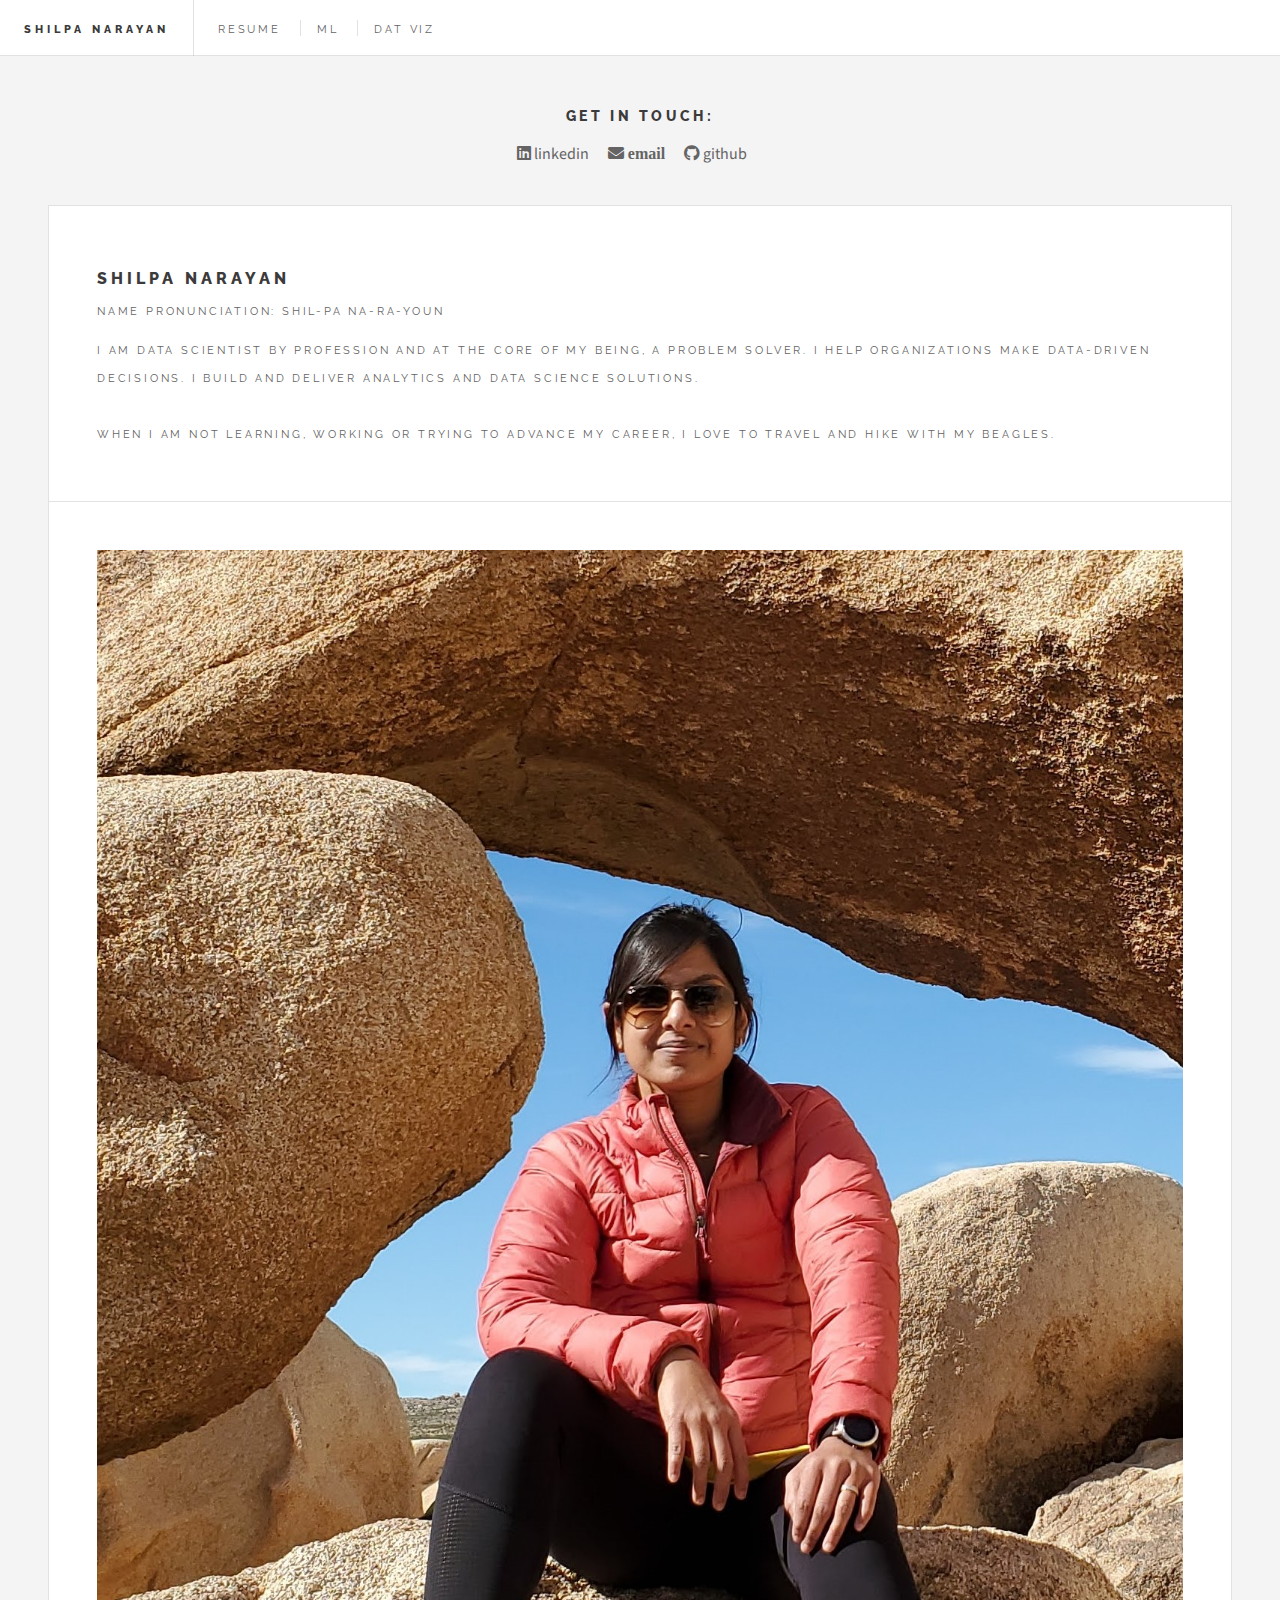
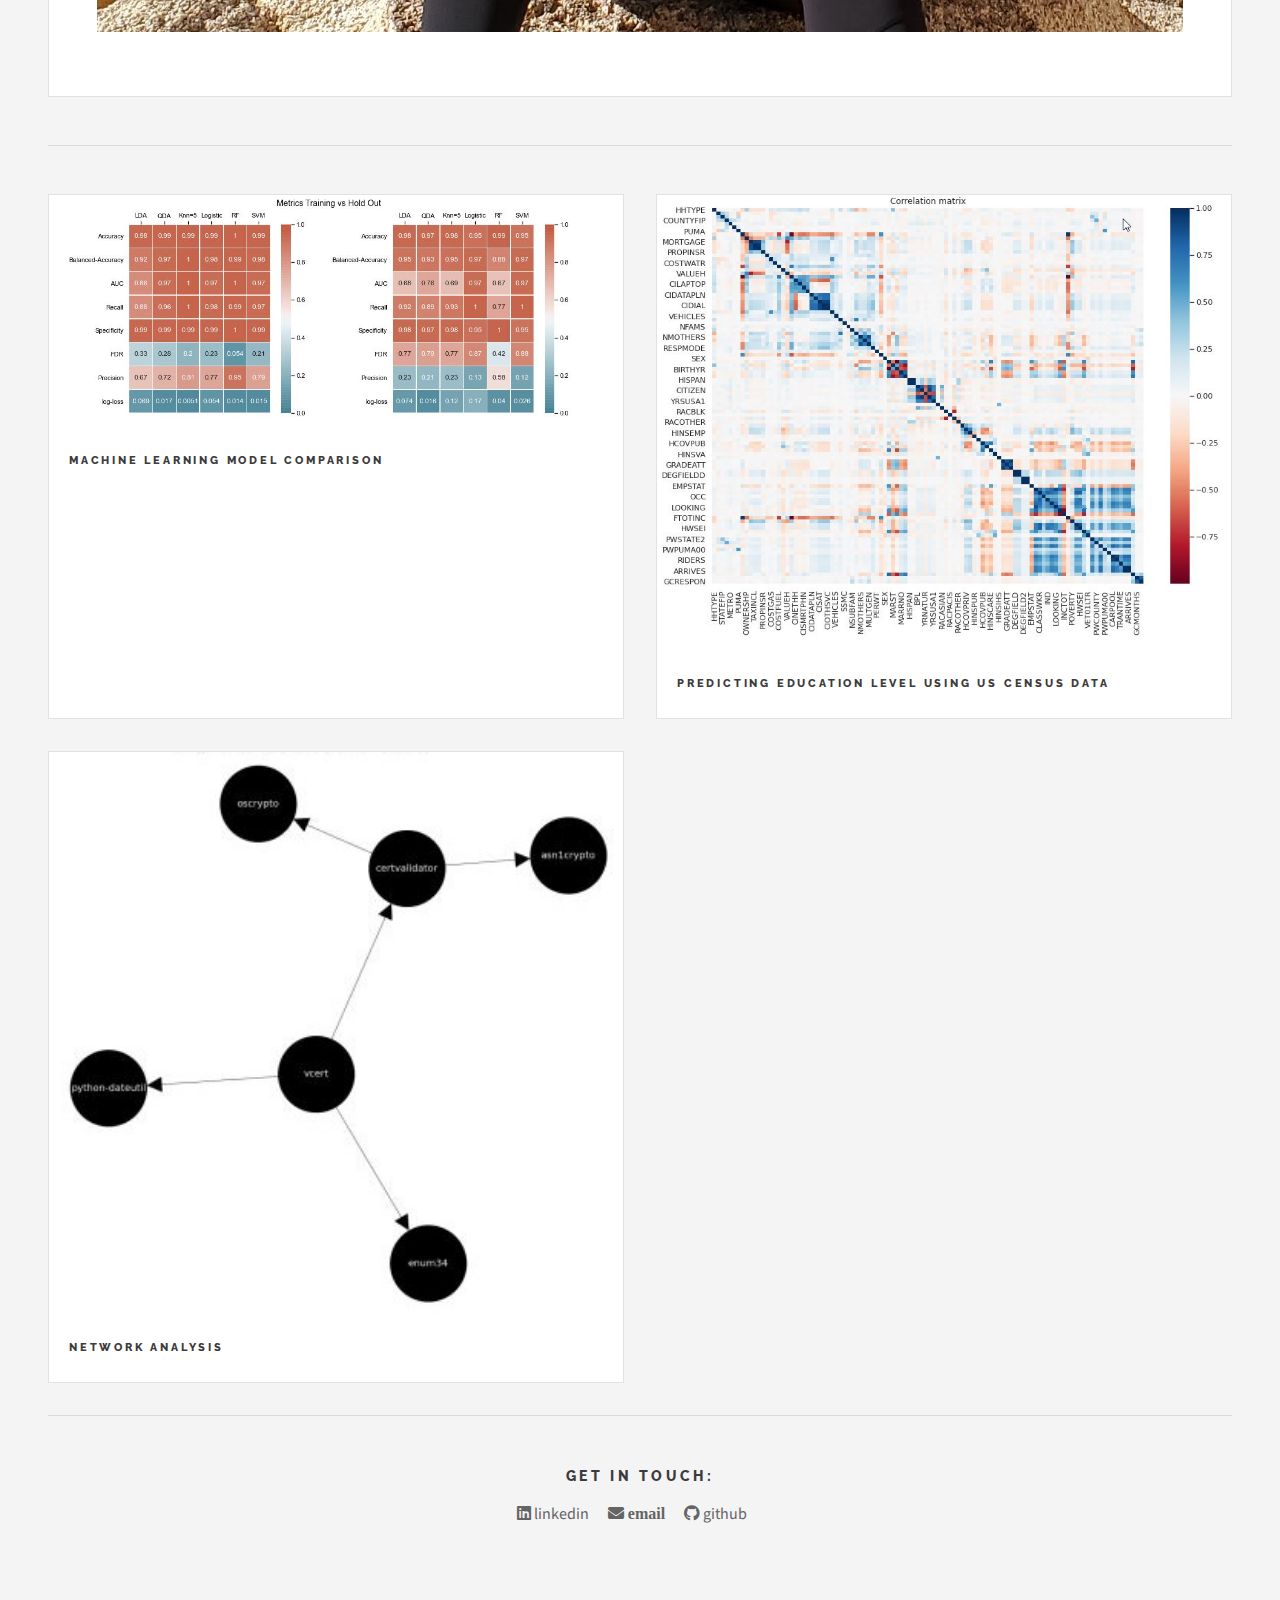
==== index.html @ cce73d65 "Add files via upload" ====
<!DOCTYPE HTML>
<!--
	Future Imperfect by HTML5 UP
	html5up.net | @ajlkn
	Free for personal and commercial use under the CCA 3.0 license (html5up.net/license)
-->
<html>
	<head>
		<title>Shilpa Narayan</title>
		<meta charset="utf-8" />
		<meta name="viewport" content="width=device-width, initial-scale=1, user-scalable=no" />
		<link rel="stylesheet" href="assets/css/main.css" />
	</head>
	<body class="is-preload">

		<!-- Wrapper -->
			<div id="wrapper">

				<!-- Header -->
					<header id="header">
						<h1><a href="#">Shilpa Narayan</a></h1>
						<nav class="links">
							<ul>
								<li><a href="resume.html">Resume</a></li>
								<li><a href="ml.html">ML</a></li>
								<li><a href="data_viz.html">Dat Viz</a></li>
								
							</ul>
						</nav>
						<!--
						<nav class="main">
							<ul>
								<li class="search">
									<a class="fa-search" href="#search">Search</a>
									<form id="search" method="get" action="#">
										<input type="text" name="query" placeholder="Search" />
									</form>
								</li>
								<li class="menu">
									<a class="fa-bars" href="#menu">Menu</a>
								</li>
							</ul>
						</nav>
						-->
					</header>

				<!-- Menu -->
					<section id="menu">

						<!-- Search -->
							<section>
								<form class="search" method="get" action="#">
									<input type="text" name="query" placeholder="Search" />
								</form>
							</section>

						<!-- Links -->
							<section>
								<ul class="links">
									<li>
										<a href="#">
											<h3>Lorem ipsum</h3>
											<p>Feugiat tempus veroeros dolor</p>
										</a>
									</li>
									<li>
										<a href="#">
											<h3>Dolor sit amet</h3>
											<p>Sed vitae justo condimentum</p>
										</a>
									</li>
									<li>
										<a href="#">
											<h3>Feugiat veroeros</h3>
											<p>Phasellus sed ultricies mi congue</p>
										</a>
									</li>
									<li>
										<a href="#">
											<h3>Etiam sed consequat</h3>
											<p>Porta lectus amet ultricies</p>
										</a>
									</li>
								</ul>
							</section>

						<!-- Actions -->
							<section>
								<ul class="actions stacked">
									<li><a href="#" class="button large fit">Log In</a></li>
								</ul>
							</section>

					</section>

				<!-- Main -->
					<div id="main">

						<!-- Post -->
							<article class="post">
								<header>
									<div class="title">
										<h1>Shilpa Narayan</h1>
										<p>name pronunciation: shil-pa na-ra-youn</p>
										<p>I am data scientist by profession and at the core of my being, a problem solver. I help organizations make data-driven decisions.
											I build AND deliver ANALYTICS AND DATA SCIENCE solutions. 
											
											<br><br>WHEN I am not learning, working OR TRYING TO ADVANCE my CAREER, I LOVE TO TRAVEL AND HIKE WITH my BEAGLES.</p>
									</div>
									
								</header>
								<p class="image featured"><img src="images/4.jpg" alt="" /></p>
								
								
							</article>

						
						<!-- Pagination -->
							

					</div>

				<!-- Sidebar -->
					<section id="sidebar">

						<!-- Intro -->
							<section id="intro">
								<header>
									<h3>Get in touch:</h3>
									<p>
										<ul class="icons">
											<li class="icon brands fa-linkedin">
												<a href="https://linkedin.com/in/narayanshilpa" target="_blank" >linkedin</a>
											</li>
											<li class="fa fa-envelope">
												<a href="mailto:shilpamn@gmail.com" target="_blank" >email</a>
											</li>
											<li class="icon brands fa-github">
												<a href="https://github.com/narashil/narashil.github.io" target="_blank">github</a>
											</li>
											
									</p>
								</header>
							</section>

						<!-- Mini Posts -->
							<section>
								<div class="mini-posts">

									<!-- Mini Post -->
										<article class="mini-post">
											<header>
												<h3><a href="https://narashil.github.io/ml_alg_comparison.html" target="_blank">Machine Learning Model Comparison</a></h3>
												
												<a href="https://narashil.github.io/ml_alg_comparison.html">
													</a>
											</header>
											<a href="https://narashil.github.io/ml_alg_comparison.html" target="_blank" class="image">
												<img src="images/ml_alg_comparison.jpg" alt="" /></a>
										</article>

									<!-- Mini Post -->
										<article class="mini-post">
											<header>
												<h3>
													<a href="https://narashil.github.io/Predicting%20Educ%20Level%20Using%20Census%20Data_Code.html"  target="_blank">
														Predicting Education Level Using US Census Data</a>
												</h3>
												
												<a href="https://narashil.github.io/Predicting%20Educ%20Level%20Using%20Census%20Data_Code.html" class="author" target="_blank"></a>
											</header>
											<a href="https://narashil.github.io/Predicting%20Educ%20Level%20Using%20Census%20Data_Code.html" class="image" target="_blank"><img src="images/educ.jpg" target="_blank" /></a>
										</article>

									<!-- Mini Post -->
										<article class="mini-post">
											<header>
												<h3>
													<a href="https://drive.google.com/file/d/1Lv6UiBIuyJBrWyNjmHzuynsWkBKosBuC/view?usp=sharing" target="_blank">
														Network Analysis
													</a>
												</h3>
												
												
											</header>
											<a href="https://drive.google.com/file/d/1Lv6UiBIuyJBrWyNjmHzuynsWkBKosBuC/view?usp=sharing" target="_blank" class="image"><img src="images/na.jpg" alt="" /></a>
										</article>

								
						
					</section>
					<section id="intro">
						<header>
							<h3>Get in touch:</h3>
							<p>
								<ul class="icons">
									<li class="icon brands fa-linkedin">
										<a href="#www.linkedin.com/in/narayanshilpa" alt="" >linkedin</a>
									</li>
									<li class="fa fa-envelope">
										<a href="#mailto:shilpamn@gmail.com" alt="" >email</a>
									</li>
									<li class="icon brands fa-github">
										<a href="#https://github.com/narashil/narashil.github.io" alt="" >github</a>
									</li>
									
							</p>
						</header>
					</section>
			</div>

		<!-- Scripts -->
			<script src="assets/js/jquery.min.js"></script>
			<script src="assets/js/browser.min.js"></script>
			<script src="assets/js/breakpoints.min.js"></script>
			<script src="assets/js/util.js"></script>
			<script src="assets/js/main.js"></script>

	</body>
</html>
---- assets/css/main.css ----
@import url(fontawesome-all.min.css);
@import url("https://fonts.googleapis.com/css?family=Source+Sans+Pro:400,700|Raleway:400,800,900");

/*
	Future Imperfect by HTML5 UP
	html5up.net | @ajlkn
	Free for personal and commercial use under the CCA 3.0 license (html5up.net/license)
*/

html, body, div, span, applet, object,
iframe, h1, h2, h3, h4, h5, h6, p, blockquote,
pre, a, abbr, acronym, address, big, cite,
code, del, dfn, em, img, ins, kbd, q, s, samp,
small, strike, strong, sub, sup, tt, var, b,
u, i, center, dl, dt, dd, ol, ul, li, fieldset,
form, label, legend, table, caption, tbody,
tfoot, thead, tr, th, td, article, aside,
canvas, details, embed, figure, figcaption,
footer, header, hgroup, menu, nav, output, ruby,
section, summary, time, mark, audio, video {
	margin: 0;
	padding: 0;
	border: 0;
	font-size: 100%;
	font: inherit;
	vertical-align: baseline;}

article, aside, details, figcaption, figure,
footer, header, hgroup, menu, nav, section {
	display: block;}

body {
	line-height: 1;
}

ol, ul {
	list-style: none;
}

blockquote, q {
	quotes: none;
}

	blockquote:before, blockquote:after, q:before, q:after {
		content: '';
		content: none;
	}

table {
	border-collapse: collapse;
	border-spacing: 0;
}

body {
	-webkit-text-size-adjust: none;
}

mark {
	background-color: transparent;
	color: inherit;
}

input::-moz-focus-inner {
	border: 0;
	padding: 0;
}

input, select, textarea {
	-moz-appearance: none;
	-webkit-appearance: none;
	-ms-appearance: none;
	appearance: none;
}

/* Basic */

	@-ms-viewport {
		width: device-width;
	}

	body {
		-ms-overflow-style: scrollbar;
	}

	@media screen and (max-width: 480px) {

		html, body {
			min-width: 320px;
		}

	}

	html {
		box-sizing: border-box;
	}

	*, *:before, *:after {
		box-sizing: inherit;
	}

	body {
		background: #f4f4f4;
	}

		body.is-preload *, body.is-preload *:before, body.is-preload *:after {
			-moz-animation: none !important;
			-webkit-animation: none !important;
			-ms-animation: none !important;
			animation: none !important;
			-moz-transition: none !important;
			-webkit-transition: none !important;
			-ms-transition: none !important;
			transition: none !important;
		}

/* Type */

	body, input, select, textarea {
		color: #646464;
		font-family: "Source Sans Pro", Helvetica, sans-serif;
		font-size: 14pt;
		font-weight: 400;
		line-height: 1.75;
	}

		@media screen and (max-width: 1680px) {

			body, input, select, textarea {
				font-size: 12pt;
			}

		}

		@media screen and (max-width: 1280px) {

			body, input, select, textarea {
				font-size: 12pt;
			}

		}

		@media screen and (max-width: 980px) {

			body, input, select, textarea {
				font-size: 12pt;
			}

		}

		@media screen and (max-width: 736px) {

			body, input, select, textarea {
				font-size: 12pt;
			}

		}

		@media screen and (max-width: 480px) {

			body, input, select, textarea {
				font-size: 12pt;
			}

		}

	a {
		-moz-transition: color 0.2s ease, border-bottom-color 0.2s ease;
		-webkit-transition: color 0.2s ease, border-bottom-color 0.2s ease;
		-ms-transition: color 0.2s ease, border-bottom-color 0.2s ease;
		transition: color 0.2s ease, border-bottom-color 0.2s ease;
		border-bottom: dotted 1px rgba(160, 160, 160, 0.65);
		color: inherit;
		text-decoration: none;
	}

		a:before {
			-moz-transition: color 0.2s ease;
			-webkit-transition: color 0.2s ease;
			-ms-transition: color 0.2s ease;
			transition: color 0.2s ease;
		}

		a:hover {
			border-bottom-color: transparent;
			color: #2ebaae !important;
		}

			a:hover:before {
				color: #2ebaae !important;
			}

	strong, b {
		color: #3c3b3b;
		font-weight: 700;
	}

	em, i {
		font-style: italic;
	}

	p {
		margin: 0 0 2em 0;
	}

	h1, h2, h3, h4, h5, h6 {
		color: #3c3b3b;
		font-family: "Raleway", Helvetica, sans-serif;
		font-weight: 800;
		letter-spacing: 0.25em;
		line-height: 1.65;
		margin: 0 0 1em 0;
		text-transform: uppercase;
	}

		h1 a, h2 a, h3 a, h4 a, h5 a, h6 a {
			color: inherit;
			border-bottom: 0;
		}

	h2 {
		font-size: 1.1em;
	}

	h3 {
		font-size: 0.9em;
	}

	h4 {
		font-size: 0.7em;
	}

	h5 {
		font-size: 0.7em;
	}

	h6 {
		font-size: 0.7em;
	}

	sub {
		font-size: 0.8em;
		position: relative;
		top: 0.5em;
	}

	sup {
		font-size: 0.8em;
		position: relative;
		top: -0.5em;
	}

	blockquote {
		border-left: solid 4px rgba(160, 160, 160, 0.3);
		font-style: italic;
		margin: 0 0 2em 0;
		padding: 0.5em 0 0.5em 2em;
	}

	code {
		background: rgba(160, 160, 160, 0.075);
		border: solid 1px rgba(160, 160, 160, 0.3);
		font-family: "Courier New", monospace;
		font-size: 0.9em;
		margin: 0 0.25em;
		padding: 0.25em 0.65em;
	}

	pre {
		-webkit-overflow-scrolling: touch;
		font-family: "Courier New", monospace;
		font-size: 0.9em;
		margin: 0 0 2em 0;
	}

		pre code {
			display: block;
			line-height: 1.75em;
			padding: 1em 1.5em;
			overflow-x: auto;
		}

	hr {
		border: 0;
		border-bottom: solid 1px rgba(160, 160, 160, 0.3);
		margin: 2em 0;
	}

		hr.major {
			margin: 3em 0;
		}

	.align-left {
		text-align: left;
	}

	.align-center {
		text-align: center;
	}

	.align-right {
		text-align: right;
	}

/* Row */

	.row {
		display: flex;
		flex-wrap: wrap;
		box-sizing: border-box;
		align-items: stretch;
	}

		.row > * {
			box-sizing: border-box;
		}

		.row.gtr-uniform > * > :last-child {
			margin-bottom: 0;
		}

		.row.aln-left {
			justify-content: flex-start;
		}

		.row.aln-center {
			justify-content: center;
		}

		.row.aln-right {
			justify-content: flex-end;
		}

		.row.aln-top {
			align-items: flex-start;
		}

		.row.aln-middle {
			align-items: center;
		}

		.row.aln-bottom {
			align-items: flex-end;
		}

		.row > .imp {
			order: -1;
		}

		.row > .col-1 {
			width: 8.33333%;
		}

		.row > .off-1 {
			margin-left: 8.33333%;
		}

		.row > .col-2 {
			width: 16.66667%;
		}

		.row > .off-2 {
			margin-left: 16.66667%;
		}

		.row > .col-3 {
			width: 25%;
		}

		.row > .off-3 {
			margin-left: 25%;
		}

		.row > .col-4 {
			width: 33.33333%;
		}

		.row > .off-4 {
			margin-left: 33.33333%;
		}

		.row > .col-5 {
			width: 41.66667%;
		}

		.row > .off-5 {
			margin-left: 41.66667%;
		}

		.row > .col-6 {
			width: 50%;
		}

		.row > .off-6 {
			margin-left: 50%;
		}

		.row > .col-7 {
			width: 58.33333%;
		}

		.row > .off-7 {
			margin-left: 58.33333%;
		}

		.row > .col-8 {
			width: 66.66667%;
		}

		.row > .off-8 {
			margin-left: 66.66667%;
		}

		.row > .col-9 {
			width: 75%;
		}

		.row > .off-9 {
			margin-left: 75%;
		}

		.row > .col-10 {
			width: 83.33333%;
		}

		.row > .off-10 {
			margin-left: 83.33333%;
		}

		.row > .col-11 {
			width: 91.66667%;
		}

		.row > .off-11 {
			margin-left: 91.66667%;
		}

		.row > .col-12 {
			width: 100%;
		}

		.row > .off-12 {
			margin-left: 100%;
		}

		.row.gtr-0 {
			margin-top: 0;
			margin-left: 0em;
		}

			.row.gtr-0 > * {
				padding: 0 0 0 0em;
			}

			.row.gtr-0.gtr-uniform {
				margin-top: 0em;
			}

				.row.gtr-0.gtr-uniform > * {
					padding-top: 0em;
				}

		.row.gtr-25 {
			margin-top: 0;
			margin-left: -0.25em;
		}

			.row.gtr-25 > * {
				padding: 0 0 0 0.25em;
			}

			.row.gtr-25.gtr-uniform {
				margin-top: -0.25em;
			}

				.row.gtr-25.gtr-uniform > * {
					padding-top: 0.25em;
				}

		.row.gtr-50 {
			margin-top: 0;
			margin-left: -0.5em;
		}

			.row.gtr-50 > * {
				padding: 0 0 0 0.5em;
			}

			.row.gtr-50.gtr-uniform {
				margin-top: -0.5em;
			}

				.row.gtr-50.gtr-uniform > * {
					padding-top: 0.5em;
				}

		.row {
			margin-top: 0;
			margin-left: -1em;
		}

			.row > * {
				padding: 0 0 0 1em;
			}

			.row.gtr-uniform {
				margin-top: -1em;
			}

				.row.gtr-uniform > * {
					padding-top: 1em;
				}

		.row.gtr-150 {
			margin-top: 0;
			margin-left: -1.5em;
		}

			.row.gtr-150 > * {
				padding: 0 0 0 1.5em;
			}

			.row.gtr-150.gtr-uniform {
				margin-top: -1.5em;
			}

				.row.gtr-150.gtr-uniform > * {
					padding-top: 1.5em;
				}

		.row.gtr-200 {
			margin-top: 0;
			margin-left: -2em;
		}

			.row.gtr-200 > * {
				padding: 0 0 0 2em;
			}

			.row.gtr-200.gtr-uniform {
				margin-top: -2em;
			}

				.row.gtr-200.gtr-uniform > * {
					padding-top: 2em;
				}

		@media screen and (max-width: 1680px) {

			.row {
				display: flex;
				flex-wrap: wrap;
				box-sizing: border-box;
				align-items: stretch;
			}

				.row > * {
					box-sizing: border-box;
				}

				.row.gtr-uniform > * > :last-child {
					margin-bottom: 0;
				}

				.row.aln-left {
					justify-content: flex-start;
				}

				.row.aln-center {
					justify-content: center;
				}

				.row.aln-right {
					justify-content: flex-end;
				}

				.row.aln-top {
					align-items: flex-start;
				}

				.row.aln-middle {
					align-items: center;
				}

				.row.aln-bottom {
					align-items: flex-end;
				}

				.row > .imp-xlarge {
					order: -1;
				}

				.row > .col-1-xlarge {
					width: 8.33333%;
				}

				.row > .off-1-xlarge {
					margin-left: 8.33333%;
				}

				.row > .col-2-xlarge {
					width: 16.66667%;
				}

				.row > .off-2-xlarge {
					margin-left: 16.66667%;
				}

				.row > .col-3-xlarge {
					width: 25%;
				}

				.row > .off-3-xlarge {
					margin-left: 25%;
				}

				.row > .col-4-xlarge {
					width: 33.33333%;
				}

				.row > .off-4-xlarge {
					margin-left: 33.33333%;
				}

				.row > .col-5-xlarge {
					width: 41.66667%;
				}

				.row > .off-5-xlarge {
					margin-left: 41.66667%;
				}

				.row > .col-6-xlarge {
					width: 50%;
				}

				.row > .off-6-xlarge {
					margin-left: 50%;
				}

				.row > .col-7-xlarge {
					width: 58.33333%;
				}

				.row > .off-7-xlarge {
					margin-left: 58.33333%;
				}

				.row > .col-8-xlarge {
					width: 66.66667%;
				}

				.row > .off-8-xlarge {
					margin-left: 66.66667%;
				}

				.row > .col-9-xlarge {
					width: 75%;
				}

				.row > .off-9-xlarge {
					margin-left: 75%;
				}

				.row > .col-10-xlarge {
					width: 83.33333%;
				}

				.row > .off-10-xlarge {
					margin-left: 83.33333%;
				}

				.row > .col-11-xlarge {
					width: 91.66667%;
				}

				.row > .off-11-xlarge {
					margin-left: 91.66667%;
				}

				.row > .col-12-xlarge {
					width: 100%;
				}

				.row > .off-12-xlarge {
					margin-left: 100%;
				}

				.row.gtr-0 {
					margin-top: 0;
					margin-left: 0em;
				}

					.row.gtr-0 > * {
						padding: 0 0 0 0em;
					}

					.row.gtr-0.gtr-uniform {
						margin-top: 0em;
					}

						.row.gtr-0.gtr-uniform > * {
							padding-top: 0em;
						}

				.row.gtr-25 {
					margin-top: 0;
					margin-left: -0.25em;
				}

					.row.gtr-25 > * {
						padding: 0 0 0 0.25em;
					}

					.row.gtr-25.gtr-uniform {
						margin-top: -0.25em;
					}

						.row.gtr-25.gtr-uniform > * {
							padding-top: 0.25em;
						}

				.row.gtr-50 {
					margin-top: 0;
					margin-left: -0.5em;
				}

					.row.gtr-50 > * {
						padding: 0 0 0 0.5em;
					}

					.row.gtr-50.gtr-uniform {
						margin-top: -0.5em;
					}

						.row.gtr-50.gtr-uniform > * {
							padding-top: 0.5em;
						}

				.row {
					margin-top: 0;
					margin-left: -1em;
				}

					.row > * {
						padding: 0 0 0 1em;
					}

					.row.gtr-uniform {
						margin-top: -1em;
					}

						.row.gtr-uniform > * {
							padding-top: 1em;
						}

				.row.gtr-150 {
					margin-top: 0;
					margin-left: -1.5em;
				}

					.row.gtr-150 > * {
						padding: 0 0 0 1.5em;
					}

					.row.gtr-150.gtr-uniform {
						margin-top: -1.5em;
					}

						.row.gtr-150.gtr-uniform > * {
							padding-top: 1.5em;
						}

				.row.gtr-200 {
					margin-top: 0;
					margin-left: -2em;
				}

					.row.gtr-200 > * {
						padding: 0 0 0 2em;
					}

					.row.gtr-200.gtr-uniform {
						margin-top: -2em;
					}

						.row.gtr-200.gtr-uniform > * {
							padding-top: 2em;
						}

		}

		@media screen and (max-width: 1280px) {

			.row {
				display: flex;
				flex-wrap: wrap;
				box-sizing: border-box;
				align-items: stretch;
			}

				.row > * {
					box-sizing: border-box;
				}

				.row.gtr-uniform > * > :last-child {
					margin-bottom: 0;
				}

				.row.aln-left {
					justify-content: flex-start;
				}

				.row.aln-center {
					justify-content: center;
				}

				.row.aln-right {
					justify-content: flex-end;
				}

				.row.aln-top {
					align-items: flex-start;
				}

				.row.aln-middle {
					align-items: center;
				}

				.row.aln-bottom {
					align-items: flex-end;
				}

				.row > .imp-large {
					order: -1;
				}

				.row > .col-1-large {
					width: 8.33333%;
				}

				.row > .off-1-large {
					margin-left: 8.33333%;
				}

				.row > .col-2-large {
					width: 16.66667%;
				}

				.row > .off-2-large {
					margin-left: 16.66667%;
				}

				.row > .col-3-large {
					width: 25%;
				}

				.row > .off-3-large {
					margin-left: 25%;
				}

				.row > .col-4-large {
					width: 33.33333%;
				}

				.row > .off-4-large {
					margin-left: 33.33333%;
				}

				.row > .col-5-large {
					width: 41.66667%;
				}

				.row > .off-5-large {
					margin-left: 41.66667%;
				}

				.row > .col-6-large {
					width: 50%;
				}

				.row > .off-6-large {
					margin-left: 50%;
				}

				.row > .col-7-large {
					width: 58.33333%;
				}

				.row > .off-7-large {
					margin-left: 58.33333%;
				}

				.row > .col-8-large {
					width: 66.66667%;
				}

				.row > .off-8-large {
					margin-left: 66.66667%;
				}

				.row > .col-9-large {
					width: 75%;
				}

				.row > .off-9-large {
					margin-left: 75%;
				}

				.row > .col-10-large {
					width: 83.33333%;
				}

				.row > .off-10-large {
					margin-left: 83.33333%;
				}

				.row > .col-11-large {
					width: 91.66667%;
				}

				.row > .off-11-large {
					margin-left: 91.66667%;
				}

				.row > .col-12-large {
					width: 100%;
				}

				.row > .off-12-large {
					margin-left: 100%;
				}

				.row.gtr-0 {
					margin-top: 0;
					margin-left: 0em;
				}

					.row.gtr-0 > * {
						padding: 0 0 0 0em;
					}

					.row.gtr-0.gtr-uniform {
						margin-top: 0em;
					}

						.row.gtr-0.gtr-uniform > * {
							padding-top: 0em;
						}

				.row.gtr-25 {
					margin-top: 0;
					margin-left: -0.25em;
				}

					.row.gtr-25 > * {
						padding: 0 0 0 0.25em;
					}

					.row.gtr-25.gtr-uniform {
						margin-top: -0.25em;
					}

						.row.gtr-25.gtr-uniform > * {
							padding-top: 0.25em;
						}

				.row.gtr-50 {
					margin-top: 0;
					margin-left: -0.5em;
				}

					.row.gtr-50 > * {
						padding: 0 0 0 0.5em;
					}

					.row.gtr-50.gtr-uniform {
						margin-top: -0.5em;
					}

						.row.gtr-50.gtr-uniform > * {
							padding-top: 0.5em;
						}

				.row {
					margin-top: 0;
					margin-left: -1em;
				}

					.row > * {
						padding: 0 0 0 1em;
					}

					.row.gtr-uniform {
						margin-top: -1em;
					}

						.row.gtr-uniform > * {
							padding-top: 1em;
						}

				.row.gtr-150 {
					margin-top: 0;
					margin-left: -1.5em;
				}

					.row.gtr-150 > * {
						padding: 0 0 0 1.5em;
					}

					.row.gtr-150.gtr-uniform {
						margin-top: -1.5em;
					}

						.row.gtr-150.gtr-uniform > * {
							padding-top: 1.5em;
						}

				.row.gtr-200 {
					margin-top: 0;
					margin-left: -2em;
				}

					.row.gtr-200 > * {
						padding: 0 0 0 2em;
					}

					.row.gtr-200.gtr-uniform {
						margin-top: -2em;
					}

						.row.gtr-200.gtr-uniform > * {
							padding-top: 2em;
						}

		}

		@media screen and (max-width: 980px) {

			.row {
				display: flex;
				flex-wrap: wrap;
				box-sizing: border-box;
				align-items: stretch;
			}

				.row > * {
					box-sizing: border-box;
				}

				.row.gtr-uniform > * > :last-child {
					margin-bottom: 0;
				}

				.row.aln-left {
					justify-content: flex-start;
				}

				.row.aln-center {
					justify-content: center;
				}

				.row.aln-right {
					justify-content: flex-end;
				}

				.row.aln-top {
					align-items: flex-start;
				}

				.row.aln-middle {
					align-items: center;
				}

				.row.aln-bottom {
					align-items: flex-end;
				}

				.row > .imp-medium {
					order: -1;
				}

				.row > .col-1-medium {
					width: 8.33333%;
				}

				.row > .off-1-medium {
					margin-left: 8.33333%;
				}

				.row > .col-2-medium {
					width: 16.66667%;
				}

				.row > .off-2-medium {
					margin-left: 16.66667%;
				}

				.row > .col-3-medium {
					width: 25%;
				}

				.row > .off-3-medium {
					margin-left: 25%;
				}

				.row > .col-4-medium {
					width: 33.33333%;
				}

				.row > .off-4-medium {
					margin-left: 33.33333%;
				}

				.row > .col-5-medium {
					width: 41.66667%;
				}

				.row > .off-5-medium {
					margin-left: 41.66667%;
				}

				.row > .col-6-medium {
					width: 50%;
				}

				.row > .off-6-medium {
					margin-left: 50%;
				}

				.row > .col-7-medium {
					width: 58.33333%;
				}

				.row > .off-7-medium {
					margin-left: 58.33333%;
				}

				.row > .col-8-medium {
					width: 66.66667%;
				}

				.row > .off-8-medium {
					margin-left: 66.66667%;
				}

				.row > .col-9-medium {
					width: 75%;
				}

				.row > .off-9-medium {
					margin-left: 75%;
				}

				.row > .col-10-medium {
					width: 83.33333%;
				}

				.row > .off-10-medium {
					margin-left: 83.33333%;
				}

				.row > .col-11-medium {
					width: 91.66667%;
				}

				.row > .off-11-medium {
					margin-left: 91.66667%;
				}

				.row > .col-12-medium {
					width: 100%;
				}

				.row > .off-12-medium {
					margin-left: 100%;
				}

				.row.gtr-0 {
					margin-top: 0;
					margin-left: 0em;
				}

					.row.gtr-0 > * {
						padding: 0 0 0 0em;
					}

					.row.gtr-0.gtr-uniform {
						margin-top: 0em;
					}

						.row.gtr-0.gtr-uniform > * {
							padding-top: 0em;
						}

				.row.gtr-25 {
					margin-top: 0;
					margin-left: -0.25em;
				}

					.row.gtr-25 > * {
						padding: 0 0 0 0.25em;
					}

					.row.gtr-25.gtr-uniform {
						margin-top: -0.25em;
					}

						.row.gtr-25.gtr-uniform > * {
							padding-top: 0.25em;
						}

				.row.gtr-50 {
					margin-top: 0;
					margin-left: -0.5em;
				}

					.row.gtr-50 > * {
						padding: 0 0 0 0.5em;
					}

					.row.gtr-50.gtr-uniform {
						margin-top: -0.5em;
					}

						.row.gtr-50.gtr-uniform > * {
							padding-top: 0.5em;
						}

				.row {
					margin-top: 0;
					margin-left: -1em;
				}

					.row > * {
						padding: 0 0 0 1em;
					}

					.row.gtr-uniform {
						margin-top: -1em;
					}

						.row.gtr-uniform > * {
							padding-top: 1em;
						}

				.row.gtr-150 {
					margin-top: 0;
					margin-left: -1.5em;
				}

					.row.gtr-150 > * {
						padding: 0 0 0 1.5em;
					}

					.row.gtr-150.gtr-uniform {
						margin-top: -1.5em;
					}

						.row.gtr-150.gtr-uniform > * {
							padding-top: 1.5em;
						}

				.row.gtr-200 {
					margin-top: 0;
					margin-left: -2em;
				}

					.row.gtr-200 > * {
						padding: 0 0 0 2em;
					}

					.row.gtr-200.gtr-uniform {
						margin-top: -2em;
					}

						.row.gtr-200.gtr-uniform > * {
							padding-top: 2em;
						}

		}

		@media screen and (max-width: 736px) {

			.row {
				display: flex;
				flex-wrap: wrap;
				box-sizing: border-box;
				align-items: stretch;
			}

				.row > * {
					box-sizing: border-box;
				}

				.row.gtr-uniform > * > :last-child {
					margin-bottom: 0;
				}

				.row.aln-left {
					justify-content: flex-start;
				}

				.row.aln-center {
					justify-content: center;
				}

				.row.aln-right {
					justify-content: flex-end;
				}

				.row.aln-top {
					align-items: flex-start;
				}

				.row.aln-middle {
					align-items: center;
				}

				.row.aln-bottom {
					align-items: flex-end;
				}

				.row > .imp-small {
					order: -1;
				}

				.row > .col-1-small {
					width: 8.33333%;
				}

				.row > .off-1-small {
					margin-left: 8.33333%;
				}

				.row > .col-2-small {
					width: 16.66667%;
				}

				.row > .off-2-small {
					margin-left: 16.66667%;
				}

				.row > .col-3-small {
					width: 25%;
				}

				.row > .off-3-small {
					margin-left: 25%;
				}

				.row > .col-4-small {
					width: 33.33333%;
				}

				.row > .off-4-small {
					margin-left: 33.33333%;
				}

				.row > .col-5-small {
					width: 41.66667%;
				}

				.row > .off-5-small {
					margin-left: 41.66667%;
				}

				.row > .col-6-small {
					width: 50%;
				}

				.row > .off-6-small {
					margin-left: 50%;
				}

				.row > .col-7-small {
					width: 58.33333%;
				}

				.row > .off-7-small {
					margin-left: 58.33333%;
				}

				.row > .col-8-small {
					width: 66.66667%;
				}

				.row > .off-8-small {
					margin-left: 66.66667%;
				}

				.row > .col-9-small {
					width: 75%;
				}

				.row > .off-9-small {
					margin-left: 75%;
				}

				.row > .col-10-small {
					width: 83.33333%;
				}

				.row > .off-10-small {
					margin-left: 83.33333%;
				}

				.row > .col-11-small {
					width: 91.66667%;
				}

				.row > .off-11-small {
					margin-left: 91.66667%;
				}

				.row > .col-12-small {
					width: 100%;
				}

				.row > .off-12-small {
					margin-left: 100%;
				}

				.row.gtr-0 {
					margin-top: 0;
					margin-left: 0em;
				}

					.row.gtr-0 > * {
						padding: 0 0 0 0em;
					}

					.row.gtr-0.gtr-uniform {
						margin-top: 0em;
					}

						.row.gtr-0.gtr-uniform > * {
							padding-top: 0em;
						}

				.row.gtr-25 {
					margin-top: 0;
					margin-left: -0.25em;
				}

					.row.gtr-25 > * {
						padding: 0 0 0 0.25em;
					}

					.row.gtr-25.gtr-uniform {
						margin-top: -0.25em;
					}

						.row.gtr-25.gtr-uniform > * {
							padding-top: 0.25em;
						}

				.row.gtr-50 {
					margin-top: 0;
					margin-left: -0.5em;
				}

					.row.gtr-50 > * {
						padding: 0 0 0 0.5em;
					}

					.row.gtr-50.gtr-uniform {
						margin-top: -0.5em;
					}

						.row.gtr-50.gtr-uniform > * {
							padding-top: 0.5em;
						}

				.row {
					margin-top: 0;
					margin-left: -1em;
				}

					.row > * {
						padding: 0 0 0 1em;
					}

					.row.gtr-uniform {
						margin-top: -1em;
					}

						.row.gtr-uniform > * {
							padding-top: 1em;
						}

				.row.gtr-150 {
					margin-top: 0;
					margin-left: -1.5em;
				}

					.row.gtr-150 > * {
						padding: 0 0 0 1.5em;
					}

					.row.gtr-150.gtr-uniform {
						margin-top: -1.5em;
					}

						.row.gtr-150.gtr-uniform > * {
							padding-top: 1.5em;
						}

				.row.gtr-200 {
					margin-top: 0;
					margin-left: -2em;
				}

					.row.gtr-200 > * {
						padding: 0 0 0 2em;
					}

					.row.gtr-200.gtr-uniform {
						margin-top: -2em;
					}

						.row.gtr-200.gtr-uniform > * {
							padding-top: 2em;
						}

		}

		@media screen and (max-width: 480px) {

			.row {
				display: flex;
				flex-wrap: wrap;
				box-sizing: border-box;
				align-items: stretch;
			}

				.row > * {
					box-sizing: border-box;
				}

				.row.gtr-uniform > * > :last-child {
					margin-bottom: 0;
				}

				.row.aln-left {
					justify-content: flex-start;
				}

				.row.aln-center {
					justify-content: center;
				}

				.row.aln-right {
					justify-content: flex-end;
				}

				.row.aln-top {
					align-items: flex-start;
				}

				.row.aln-middle {
					align-items: center;
				}

				.row.aln-bottom {
					align-items: flex-end;
				}

				.row > .imp-xsmall {
					order: -1;
				}

				.row > .col-1-xsmall {
					width: 8.33333%;
				}

				.row > .off-1-xsmall {
					margin-left: 8.33333%;
				}

				.row > .col-2-xsmall {
					width: 16.66667%;
				}

				.row > .off-2-xsmall {
					margin-left: 16.66667%;
				}

				.row > .col-3-xsmall {
					width: 25%;
				}

				.row > .off-3-xsmall {
					margin-left: 25%;
				}

				.row > .col-4-xsmall {
					width: 33.33333%;
				}

				.row > .off-4-xsmall {
					margin-left: 33.33333%;
				}

				.row > .col-5-xsmall {
					width: 41.66667%;
				}

				.row > .off-5-xsmall {
					margin-left: 41.66667%;
				}

				.row > .col-6-xsmall {
					width: 50%;
				}

				.row > .off-6-xsmall {
					margin-left: 50%;
				}

				.row > .col-7-xsmall {
					width: 58.33333%;
				}

				.row > .off-7-xsmall {
					margin-left: 58.33333%;
				}

				.row > .col-8-xsmall {
					width: 66.66667%;
				}

				.row > .off-8-xsmall {
					margin-left: 66.66667%;
				}

				.row > .col-9-xsmall {
					width: 75%;
				}

				.row > .off-9-xsmall {
					margin-left: 75%;
				}

				.row > .col-10-xsmall {
					width: 83.33333%;
				}

				.row > .off-10-xsmall {
					margin-left: 83.33333%;
				}

				.row > .col-11-xsmall {
					width: 91.66667%;
				}

				.row > .off-11-xsmall {
					margin-left: 91.66667%;
				}

				.row > .col-12-xsmall {
					width: 100%;
				}

				.row > .off-12-xsmall {
					margin-left: 100%;
				}

				.row.gtr-0 {
					margin-top: 0;
					margin-left: 0em;
				}

					.row.gtr-0 > * {
						padding: 0 0 0 0em;
					}

					.row.gtr-0.gtr-uniform {
						margin-top: 0em;
					}

						.row.gtr-0.gtr-uniform > * {
							padding-top: 0em;
						}

				.row.gtr-25 {
					margin-top: 0;
					margin-left: -0.25em;
				}

					.row.gtr-25 > * {
						padding: 0 0 0 0.25em;
					}

					.row.gtr-25.gtr-uniform {
						margin-top: -0.25em;
					}

						.row.gtr-25.gtr-uniform > * {
							padding-top: 0.25em;
						}

				.row.gtr-50 {
					margin-top: 0;
					margin-left: -0.5em;
				}

					.row.gtr-50 > * {
						padding: 0 0 0 0.5em;
					}

					.row.gtr-50.gtr-uniform {
						margin-top: -0.5em;
					}

						.row.gtr-50.gtr-uniform > * {
							padding-top: 0.5em;
						}

				.row {
					margin-top: 0;
					margin-left: -1em;
				}

					.row > * {
						padding: 0 0 0 1em;
					}

					.row.gtr-uniform {
						margin-top: -1em;
					}

						.row.gtr-uniform > * {
							padding-top: 1em;
						}

				.row.gtr-150 {
					margin-top: 0;
					margin-left: -1.5em;
				}

					.row.gtr-150 > * {
						padding: 0 0 0 1.5em;
					}

					.row.gtr-150.gtr-uniform {
						margin-top: -1.5em;
					}

						.row.gtr-150.gtr-uniform > * {
							padding-top: 1.5em;
						}

				.row.gtr-200 {
					margin-top: 0;
					margin-left: -2em;
				}

					.row.gtr-200 > * {
						padding: 0 0 0 2em;
					}

					.row.gtr-200.gtr-uniform {
						margin-top: -2em;
					}

						.row.gtr-200.gtr-uniform > * {
							padding-top: 2em;
						}

		}

/* Author */

	.author {
		display: -moz-flex;
		display: -webkit-flex;
		display: -ms-flex;
		display: flex;
		-moz-flex-direction: row;
		-webkit-flex-direction: row;
		-ms-flex-direction: row;
		flex-direction: row;
		-moz-align-items: center;
		-webkit-align-items: center;
		-ms-align-items: center;
		align-items: center;
		-moz-justify-content: -moz-flex-end;
		-webkit-justify-content: -webkit-flex-end;
		-ms-justify-content: -ms-flex-end;
		justify-content: flex-end;
		border-bottom: 0;
		font-family: "Raleway", Helvetica, sans-serif;
		font-size: 0.6em;
		font-weight: 400;
		letter-spacing: 0.25em;
		text-transform: uppercase;
		white-space: nowrap;
	}

		.author .name {
			-moz-transition: border-bottom-color 0.2s ease;
			-webkit-transition: border-bottom-color 0.2s ease;
			-ms-transition: border-bottom-color 0.2s ease;
			transition: border-bottom-color 0.2s ease;
			border-bottom: dotted 1px rgba(160, 160, 160, 0.65);
			display: block;
			margin: 0 1.5em 0 0;
		}

		.author img {
			border-radius: 100%;
			display: block;
			width: 4em;
		}

		.author:hover .name {
			border-bottom-color: transparent;
		}

/* Blurb */

	.blurb h2 {
		font-size: 0.8em;
		margin: 0 0 1.5em 0;
	}

	.blurb h3 {
		font-size: 0.7em;
	}

	.blurb p {
		font-size: 0.9em;
	}

/* Box */

	.box {
		border: solid 1px rgba(160, 160, 160, 0.3);
		margin-bottom: 2em;
		padding: 1.5em;
	}

		.box > :last-child,
		.box > :last-child > :last-child,
		.box > :last-child > :last-child > :last-child {
			margin-bottom: 0;
		}

		.box.alt {
			border: 0;
			border-radius: 0;
			padding: 0;
		}

/* Button */

	input[type="submit"],
	input[type="reset"],
	input[type="button"],
	button,
	.button {
		-moz-appearance: none;
		-webkit-appearance: none;
		-ms-appearance: none;
		appearance: none;
		-moz-transition: background-color 0.2s ease, box-shadow 0.2s ease, color 0.2s ease;
		-webkit-transition: background-color 0.2s ease, box-shadow 0.2s ease, color 0.2s ease;
		-ms-transition: background-color 0.2s ease, box-shadow 0.2s ease, color 0.2s ease;
		transition: background-color 0.2s ease, box-shadow 0.2s ease, color 0.2s ease;
		background-color: transparent;
		border: 0;
		box-shadow: inset 0 0 0 1px rgba(160, 160, 160, 0.3);
		color: #3c3b3b !important;
		cursor: pointer;
		display: inline-block;
		font-family: "Raleway", Helvetica, sans-serif;
		font-size: 0.6em;
		font-weight: 800;
		height: 4.8125em;
		letter-spacing: 0.25em;
		line-height: 4.8125em;
		padding: 0 2.5em;
		text-align: center;
		text-decoration: none;
		text-transform: uppercase;
		white-space: nowrap;
	}

		input[type="submit"]:hover,
		input[type="reset"]:hover,
		input[type="button"]:hover,
		button:hover,
		.button:hover {
			box-shadow: inset 0 0 0 1px #2ebaae;
			color: #2ebaae !important;
		}

			input[type="submit"]:hover:active,
			input[type="reset"]:hover:active,
			input[type="button"]:hover:active,
			button:hover:active,
			.button:hover:active {
				background-color: rgba(46, 186, 174, 0.05);
			}

		input[type="submit"]:before, input[type="submit"]:after,
		input[type="reset"]:before,
		input[type="reset"]:after,
		input[type="button"]:before,
		input[type="button"]:after,
		button:before,
		button:after,
		.button:before,
		.button:after {
			color: #aaaaaa;
			position: relative;
		}

		input[type="submit"]:before,
		input[type="reset"]:before,
		input[type="button"]:before,
		button:before,
		.button:before {
			left: -1em;
			padding: 0 0 0 0.75em;
		}

		input[type="submit"]:after,
		input[type="reset"]:after,
		input[type="button"]:after,
		button:after,
		.button:after {
			left: 1em;
			padding: 0 0.75em 0 0;
		}

		input[type="submit"].fit,
		input[type="reset"].fit,
		input[type="button"].fit,
		button.fit,
		.button.fit {
			width: 100%;
		}

		input[type="submit"].large,
		input[type="reset"].large,
		input[type="button"].large,
		button.large,
		.button.large {
			font-size: 0.7em;
			padding: 0 3em;
		}

		input[type="submit"].small,
		input[type="reset"].small,
		input[type="button"].small,
		button.small,
		.button.small {
			font-size: 0.5em;
		}

		input[type="submit"].disabled, input[type="submit"]:disabled,
		input[type="reset"].disabled,
		input[type="reset"]:disabled,
		input[type="button"].disabled,
		input[type="button"]:disabled,
		button.disabled,
		button:disabled,
		.button.disabled,
		.button:disabled {
			pointer-events: none;
			color: rgba(160, 160, 160, 0.3) !important;
		}

			input[type="submit"].disabled:before, input[type="submit"]:disabled:before,
			input[type="reset"].disabled:before,
			input[type="reset"]:disabled:before,
			input[type="button"].disabled:before,
			input[type="button"]:disabled:before,
			button.disabled:before,
			button:disabled:before,
			.button.disabled:before,
			.button:disabled:before {
				color: rgba(160, 160, 160, 0.3) !important;
			}

/* Form */

	form {
		margin: 0 0 2em 0;
	}

		form.search {
			text-decoration: none;
			position: relative;
		}

			form.search:before {
				-moz-osx-font-smoothing: grayscale;
				-webkit-font-smoothing: antialiased;
				display: inline-block;
				font-style: normal;
				font-variant: normal;
				text-rendering: auto;
				line-height: 1;
				text-transform: none !important;
				font-family: 'Font Awesome 5 Free';
				font-weight: 900;
			}

			form.search:before {
				color: #aaaaaa;
				content: '\f002';
				display: block;
				height: 2.75em;
				left: 0;
				line-height: 2.75em;
				position: absolute;
				text-align: center;
				top: 0;
				width: 2.5em;
			}

			form.search > input:first-child {
				padding-left: 2.5em;
			}

	label {
		color: #3c3b3b;
		display: block;
		font-size: 0.9em;
		font-weight: 700;
		margin: 0 0 1em 0;
	}

	input[type="text"],
	input[type="password"],
	input[type="email"],
	input[type="tel"],
	select,
	textarea {
		-moz-appearance: none;
		-webkit-appearance: none;
		-ms-appearance: none;
		appearance: none;
		background: rgba(160, 160, 160, 0.075);
		border: none;
		border: solid 1px rgba(160, 160, 160, 0.3);
		border-radius: 0;
		color: inherit;
		display: block;
		outline: 0;
		padding: 0 1em;
		text-decoration: none;
		width: 100%;
	}

		input[type="text"]:invalid,
		input[type="password"]:invalid,
		input[type="email"]:invalid,
		input[type="tel"]:invalid,
		select:invalid,
		textarea:invalid {
			box-shadow: none;
		}

		input[type="text"]:focus,
		input[type="password"]:focus,
		input[type="email"]:focus,
		input[type="tel"]:focus,
		select:focus,
		textarea:focus {
			border-color: #2ebaae;
			box-shadow: inset 0 0 0 1px #2ebaae;
		}

	.select-wrapper {
		text-decoration: none;
		display: block;
		position: relative;
	}

		.select-wrapper:before {
			-moz-osx-font-smoothing: grayscale;
			-webkit-font-smoothing: antialiased;
			display: inline-block;
			font-style: normal;
			font-variant: normal;
			text-rendering: auto;
			line-height: 1;
			text-transform: none !important;
			font-family: 'Font Awesome 5 Free';
			font-weight: 900;
		}

		.select-wrapper:before {
			color: rgba(160, 160, 160, 0.3);
			content: '\f078';
			display: block;
			height: 2.75em;
			line-height: 2.75em;
			pointer-events: none;
			position: absolute;
			right: 0;
			text-align: center;
			top: 0;
			width: 2.75em;
		}

		.select-wrapper select::-ms-expand {
			display: none;
		}

	select {
		background-image: url("data:image/svg+xml;charset=utf8,%3Csvg xmlns='http://www.w3.org/2000/svg' width='40' height='40' preserveAspectRatio='none' viewBox='0 0 40 40'%3E%3Cpath d='M9.4,12.3l10.4,10.4l10.4-10.4c0.2-0.2,0.5-0.4,0.9-0.4c0.3,0,0.6,0.1,0.9,0.4l3.3,3.3c0.2,0.2,0.4,0.5,0.4,0.9 c0,0.4-0.1,0.6-0.4,0.9L20.7,31.9c-0.2,0.2-0.5,0.4-0.9,0.4c-0.3,0-0.6-0.1-0.9-0.4L4.3,17.3c-0.2-0.2-0.4-0.5-0.4-0.9 c0-0.4,0.1-0.6,0.4-0.9l3.3-3.3c0.2-0.2,0.5-0.4,0.9-0.4S9.1,12.1,9.4,12.3z' fill='rgba(160, 160, 160, 0.3)' /%3E%3C/svg%3E");
		background-size: 1.25rem;
		background-repeat: no-repeat;
		background-position: calc(100% - 1rem) center;
		height: 2.75em;
		padding-right: 2.75em;
		text-overflow: ellipsis;
	}

		select option {
			color: #3c3b3b;
			background: #ffffff;
		}

		select:focus::-ms-value {
			background-color: transparent;
		}

		select::-ms-expand {
			display: none;
		}

	input[type="text"],
	input[type="password"],
	input[type="email"],
	select {
		height: 2.75em;
	}

	textarea {
		padding: 0.75em 1em;
	}

	input[type="checkbox"],
	input[type="radio"] {
		-moz-appearance: none;
		-webkit-appearance: none;
		-ms-appearance: none;
		appearance: none;
		display: block;
		float: left;
		margin-right: -2em;
		opacity: 0;
		width: 1em;
		z-index: -1;
	}

		input[type="checkbox"] + label,
		input[type="radio"] + label {
			text-decoration: none;
			color: #646464;
			cursor: pointer;
			display: inline-block;
			font-size: 1em;
			font-weight: 400;
			padding-left: 2.4em;
			padding-right: 0.75em;
			position: relative;
		}

			input[type="checkbox"] + label:before,
			input[type="radio"] + label:before {
				-moz-osx-font-smoothing: grayscale;
				-webkit-font-smoothing: antialiased;
				display: inline-block;
				font-style: normal;
				font-variant: normal;
				text-rendering: auto;
				line-height: 1;
				text-transform: none !important;
				font-family: 'Font Awesome 5 Free';
				font-weight: 900;
			}

			input[type="checkbox"] + label:before,
			input[type="radio"] + label:before {
				background: rgba(160, 160, 160, 0.075);
				border: solid 1px rgba(160, 160, 160, 0.3);
				content: '';
				display: inline-block;
				font-size: 0.8em;
				height: 2.0625em;
				left: 0;
				line-height: 2.0625em;
				position: absolute;
				text-align: center;
				top: 0;
				width: 2.0625em;
			}

		input[type="checkbox"]:checked + label:before,
		input[type="radio"]:checked + label:before {
			background: #3c3b3b;
			border-color: #3c3b3b;
			color: #ffffff;
			content: '\f00c';
		}

		input[type="checkbox"]:focus + label:before,
		input[type="radio"]:focus + label:before {
			border-color: #2ebaae;
			box-shadow: 0 0 0 1px #2ebaae;
		}

	input[type="radio"] + label:before {
		border-radius: 100%;
	}

	::-webkit-input-placeholder {
		color: #aaaaaa !important;
		opacity: 1.0;
	}

	:-moz-placeholder {
		color: #aaaaaa !important;
		opacity: 1.0;
	}

	::-moz-placeholder {
		color: #aaaaaa !important;
		opacity: 1.0;
	}

	:-ms-input-placeholder {
		color: #aaaaaa !important;
		opacity: 1.0;
	}

/* Icon */

	.icon {
		text-decoration: none;
		border-bottom: none;
		position: relative;
	}

		.icon:before {
			-moz-osx-font-smoothing: grayscale;
			-webkit-font-smoothing: antialiased;
			display: inline-block;
			font-style: normal;
			font-variant: normal;
			text-rendering: auto;
			line-height: 1;
			text-transform: none !important;
			font-family: 'Font Awesome 5 Free';
			font-weight: 400;
		}

		.icon > .label {
			display: none;
		}

		.icon:before {
			line-height: inherit;
		}

		.icon.solid:before {
			font-weight: 900;
		}

		.icon.brands:before {
			font-family: 'Font Awesome 5 Brands';
		}

		.icon.suffix:before {
			float: right;
		}

/* Image */

	.image {
		border: 0;
		display: inline-block;
		position: relative;
	}

		.image img {
			display: block;
		}

		.image.left, .image.right {
			max-width: 40%;
		}

			.image.left img, .image.right img {
				width: 100%;
			}

		.image.left {
			float: left;
			padding: 0 1.5em 1em 0;
			top: 0.25em;
		}

		.image.right {
			float: right;
			padding: 0 0 1em 1.5em;
			top: 0.25em;
		}

		.image.fit {
			display: block;
			margin: 0 0 2em 0;
			width: 100%;
		}

			.image.fit img {
				width: 100%;
			}

		.image.featured {
			display: block;
			margin: 0 0 3em 0;
			width: 100%;
		}

			.image.featured img {
				width: 100%;
			}

			@media screen and (max-width: 736px) {

				.image.featured {
					margin: 0 0 1.5em 0;
				}

			}

		.image.main {
			display: block;
			margin: 0 0 3em 0;
			width: 100%;
		}

			.image.main img {
				width: 100%;
			}

/* List */

	ol {
		list-style: decimal;
		margin: 0 0 2em 0;
		padding-left: 1.25em;
	}

		ol li {
			padding-left: 0.25em;
		}

	ul {
		list-style: disc;
		margin: 0 0 2em 0;
		padding-left: 1em;
	}

		ul li {
			padding-left: 0.5em;
		}

		ul.alt {
			list-style: none;
			padding-left: 0;
		}

			ul.alt li {
				border-top: solid 1px rgba(160, 160, 160, 0.3);
				padding: 0.5em 0;
			}

				ul.alt li:first-child {
					border-top: 0;
					padding-top: 0;
				}

	dl {
		margin: 0 0 2em 0;
	}

		dl dt {
			display: block;
			font-weight: 700;
			margin: 0 0 1em 0;
		}

		dl dd {
			margin-left: 2em;
		}

/* Actions */

	ul.actions {
		display: -moz-flex;
		display: -webkit-flex;
		display: -ms-flex;
		display: flex;
		cursor: default;
		list-style: none;
		margin-left: -1em;
		padding-left: 0;
	}

		ul.actions li {
			padding: 0 0 0 1em;
			vertical-align: middle;
		}

		ul.actions.special {
			-moz-justify-content: center;
			-webkit-justify-content: center;
			-ms-justify-content: center;
			justify-content: center;
			width: 100%;
			margin-left: 0;
		}

			ul.actions.special li:first-child {
				padding-left: 0;
			}

		ul.actions.stacked {
			-moz-flex-direction: column;
			-webkit-flex-direction: column;
			-ms-flex-direction: column;
			flex-direction: column;
			margin-left: 0;
		}

			ul.actions.stacked li {
				padding: 1.3em 0 0 0;
			}

				ul.actions.stacked li:first-child {
					padding-top: 0;
				}

		ul.actions.fit {
			width: calc(100% + 1em);
		}

			ul.actions.fit li {
				-moz-flex-grow: 1;
				-webkit-flex-grow: 1;
				-ms-flex-grow: 1;
				flex-grow: 1;
				-moz-flex-shrink: 1;
				-webkit-flex-shrink: 1;
				-ms-flex-shrink: 1;
				flex-shrink: 1;
				width: 100%;
			}

				ul.actions.fit li > * {
					width: 100%;
				}

			ul.actions.fit.stacked {
				width: 100%;
			}

		@media screen and (max-width: 480px) {

			ul.actions:not(.fixed) {
				-moz-flex-direction: column;
				-webkit-flex-direction: column;
				-ms-flex-direction: column;
				flex-direction: column;
				margin-left: 0;
				width: 100% !important;
			}

				ul.actions:not(.fixed) li {
					-moz-flex-grow: 1;
					-webkit-flex-grow: 1;
					-ms-flex-grow: 1;
					flex-grow: 1;
					-moz-flex-shrink: 1;
					-webkit-flex-shrink: 1;
					-ms-flex-shrink: 1;
					flex-shrink: 1;
					padding: 1em 0 0 0;
					text-align: center;
					width: 100%;
				}

					ul.actions:not(.fixed) li > * {
						width: 100%;
					}

					ul.actions:not(.fixed) li:first-child {
						padding-top: 0;
					}

					ul.actions:not(.fixed) li input[type="submit"],
					ul.actions:not(.fixed) li input[type="reset"],
					ul.actions:not(.fixed) li input[type="button"],
					ul.actions:not(.fixed) li button,
					ul.actions:not(.fixed) li .button {
						width: 100%;
					}

						ul.actions:not(.fixed) li input[type="submit"].icon:before,
						ul.actions:not(.fixed) li input[type="reset"].icon:before,
						ul.actions:not(.fixed) li input[type="button"].icon:before,
						ul.actions:not(.fixed) li button.icon:before,
						ul.actions:not(.fixed) li .button.icon:before {
							margin-left: -0.5em;
						}

		}

/* Icons */

	ul.icons {
		cursor: default;
		list-style: none;
		padding-left: 0;
	}

		ul.icons li {
			display: inline-block;
			padding: 0 1em 0 0;
		}

			ul.icons li:last-child {
				padding-right: 0;
			}

			ul.icons li > * {
				border: 0;
			}

				ul.icons li > * .label {
					display: none;
				}

/* Posts */

	ul.posts {
		list-style: none;
		padding: 0;
	}

		ul.posts li {
			border-top: dotted 1px rgba(160, 160, 160, 0.3);
			margin: 1.5em 0 0 0;
			padding: 1.5em 0 0 0;
		}

			ul.posts li:first-child {
				border-top: 0;
				margin-top: 0;
				padding-top: 0;
			}

		ul.posts article {
			display: -moz-flex;
			display: -webkit-flex;
			display: -ms-flex;
			display: flex;
			-moz-align-items: -moz-flex-start;
			-webkit-align-items: -webkit-flex-start;
			-ms-align-items: -ms-flex-start;
			align-items: flex-start;
			-moz-flex-direction: row-reverse;
			-webkit-flex-direction: row-reverse;
			-ms-flex-direction: row-reverse;
			flex-direction: row-reverse;
		}

			ul.posts article .image {
				display: block;
				margin-right: 1.5em;
				min-width: 4em;
				width: 4em;
			}

				ul.posts article .image img {
					width: 100%;
				}

			ul.posts article header {
				-moz-flex-grow: 1;
				-webkit-flex-grow: 1;
				-ms-flex-grow: 1;
				flex-grow: 1;
				-ms-flex: 1;
			}

				ul.posts article header h3 {
					font-size: 0.7em;
					margin-top: 0.125em;
				}

				ul.posts article header .published {
					display: block;
					font-family: "Raleway", Helvetica, sans-serif;
					font-size: 0.6em;
					font-weight: 400;
					letter-spacing: 0.25em;
					margin: -0.625em 0 1.7em 0;
					text-transform: uppercase;
				}

				ul.posts article header > :last-child {
					margin-bottom: 0;
				}

/* Mini Post */

	.mini-post {
		display: -moz-flex;
		display: -webkit-flex;
		display: -ms-flex;
		display: flex;
		-moz-flex-direction: column-reverse;
		-webkit-flex-direction: column-reverse;
		-ms-flex-direction: column-reverse;
		flex-direction: column-reverse;
		background: #ffffff;
		border: solid 1px rgba(160, 160, 160, 0.3);
		margin: 0 0 2em 0;
	}

		.mini-post .image {
			overflow: hidden;
			width: 100%;
		}

			.mini-post .image img {
				-moz-transition: -moz-transform 0.2s ease-out;
				-webkit-transition: -webkit-transform 0.2s ease-out;
				-ms-transition: -ms-transform 0.2s ease-out;
				transition: transform 0.2s ease-out;
				width: 100%;
			}

			.mini-post .image:hover img {
				-moz-transform: scale(1.05);
				-webkit-transform: scale(1.05);
				-ms-transform: scale(1.05);
				transform: scale(1.05);
			}

		.mini-post header {
			padding: 1.25em 4.25em 0.1em 1.25em ;
			min-height: 4em;
			position: relative;
			-moz-flex-grow: 1;
			-webkit-flex-grow: 1;
			-ms-flex-grow: 1;
			flex-grow: 1;
		}

			.mini-post header h3 {
				font-size: 0.7em;
			}

			.mini-post header .published {
				display: block;
				font-family: "Raleway", Helvetica, sans-serif;
				font-size: 0.6em;
				font-weight: 400;
				letter-spacing: 0.25em;
				margin: -0.625em 0 1.7em 0;
				text-transform: uppercase;
			}

			.mini-post header .author {
				position: absolute;
				right: 2em;
				top: 2em;
			}

	.mini-posts {
		margin: 0 0 2em 0;
	}

		@media screen and (max-width: 1280px) {

			.mini-posts {
				display: -moz-flex;
				display: -webkit-flex;
				display: -ms-flex;
				display: flex;
				-moz-flex-wrap: wrap;
				-webkit-flex-wrap: wrap;
				-ms-flex-wrap: wrap;
				flex-wrap: wrap;
				width: calc(100% + 2em);
			}

				.mini-posts > * {
					margin: 2em 2em 0 0;
					width: calc(50% - 2em);
				}

				.mini-posts > :nth-child(-n + 2) {
					margin-top: 0;
				}

		}

		@media screen and (max-width: 480px) {

			.mini-posts {
				display: block;
				width: 100%;
			}

				.mini-posts > * {
					margin: 0 0 2em 0;
					width: 100%;
				}

		}

/* Post */

	.post {
		padding: 3em 3em 1em 3em ;
		background: #ffffff;
		border: solid 1px rgba(160, 160, 160, 0.3);
		margin: 0 0 3em 0;
		position: relative;
	}

		.post > header {
			display: -moz-flex;
			display: -webkit-flex;
			display: -ms-flex;
			display: flex;
			border-bottom: solid 1px rgba(160, 160, 160, 0.3);
			left: -3em;
			margin: -3em 0 3em 0;
			position: relative;
			width: calc(100% + 6em);
		}

			.post > header .title {
				-moz-flex-grow: 1;
				-webkit-flex-grow: 1;
				-ms-flex-grow: 1;
				flex-grow: 1;
				-ms-flex: 1;
				padding: 3.75em 3em 3.3em 3em;
			}

				.post > header .title h2 {
					font-weight: 900;
					font-size: 1.5em;
				}

				.post > header .title > :last-child {
					margin-bottom: 0;
				}

			.post > header .meta {
				padding: 3.75em 3em 1.75em 3em ;
				border-left: solid 1px rgba(160, 160, 160, 0.3);
				min-width: 17em;
				text-align: right;
				width: 17em;
			}

				.post > header .meta > * {
					margin: 0 0 1em 0;
				}

				.post > header .meta > :last-child {
					margin-bottom: 0;
				}

				.post > header .meta .published {
					color: #3c3b3b;
					display: block;
					font-family: "Raleway", Helvetica, sans-serif;
					font-size: 0.7em;
					font-weight: 800;
					letter-spacing: 0.25em;
					margin-top: 0.5em;
					text-transform: uppercase;
					white-space: nowrap;
				}

		.post > a.image.featured {
			overflow: hidden;
		}

			.post > a.image.featured img {
				-moz-transition: -moz-transform 0.2s ease-out;
				-webkit-transition: -webkit-transform 0.2s ease-out;
				-ms-transition: -ms-transform 0.2s ease-out;
				transition: transform 0.2s ease-out;
			}

			.post > a.image.featured:hover img {
				-moz-transform: scale(1.05);
				-webkit-transform: scale(1.05);
				-ms-transform: scale(1.05);
				transform: scale(1.05);
			}

		.post > footer {
			display: -moz-flex;
			display: -webkit-flex;
			display: -ms-flex;
			display: flex;
			-moz-align-items: center;
			-webkit-align-items: center;
			-ms-align-items: center;
			align-items: center;
		}

			.post > footer .actions {
				-moz-flex-grow: 1;
				-webkit-flex-grow: 1;
				-ms-flex-grow: 1;
				flex-grow: 1;
			}

			.post > footer .stats {
				cursor: default;
				list-style: none;
				padding: 0;
			}

				.post > footer .stats li {
					border-left: solid 1px rgba(160, 160, 160, 0.3);
					display: inline-block;
					font-family: "Raleway", Helvetica, sans-serif;
					font-size: 0.6em;
					font-weight: 400;
					letter-spacing: 0.25em;
					line-height: 1;
					margin: 0 0 0 2em;
					padding: 0 0 0 2em;
					text-transform: uppercase;
				}

					.post > footer .stats li:first-child {
						border-left: 0;
						margin-left: 0;
						padding-left: 0;
					}

					.post > footer .stats li .icon {
						border-bottom: 0;
					}

						.post > footer .stats li .icon:before {
							color: rgba(160, 160, 160, 0.3);
							margin-right: 0.75em;
						}

		@media screen and (max-width: 980px) {

			.post {
				border-left: 0;
				border-right: 0;
				left: -3em;
				width: calc(100% + (3em * 2));
			}

				.post > header {
					-moz-flex-direction: column;
					-webkit-flex-direction: column;
					-ms-flex-direction: column;
					flex-direction: column;
					padding: 3.75em 3em 1.25em 3em ;
					border-left: 0;
				}

					.post > header .title {
						-ms-flex: 0 1 auto;
						margin: 0 0 2em 0;
						padding: 0;
						text-align: center;
					}

					.post > header .meta {
						-moz-align-items: center;
						-webkit-align-items: center;
						-ms-align-items: center;
						align-items: center;
						display: -moz-flex;
						display: -webkit-flex;
						display: -ms-flex;
						display: flex;
						-moz-justify-content: center;
						-webkit-justify-content: center;
						-ms-justify-content: center;
						justify-content: center;
						border-left: 0;
						margin: 0 0 2em 0;
						padding-top: 0;
						padding: 0;
						text-align: left;
						width: 100%;
					}

						.post > header .meta > * {
							border-left: solid 1px rgba(160, 160, 160, 0.3);
							margin-left: 2em;
							padding-left: 2em;
						}

						.post > header .meta > :first-child {
							border-left: 0;
							margin-left: 0;
							padding-left: 0;
						}

						.post > header .meta .published {
							margin-bottom: 0;
							margin-top: 0;
						}

						.post > header .meta .author {
							-moz-flex-direction: row-reverse;
							-webkit-flex-direction: row-reverse;
							-ms-flex-direction: row-reverse;
							flex-direction: row-reverse;
							margin-bottom: 0;
						}

							.post > header .meta .author .name {
								margin: 0 0 0 1.5em;
							}

							.post > header .meta .author img {
								width: 3.5em;
							}

		}

		@media screen and (max-width: 736px) {

			.post {
				padding: 1.5em 1.5em 0.1em 1.5em ;
				left: -1.5em;
				margin: 0 0 2em 0;
				width: calc(100% + (1.5em * 2));
			}

				.post > header {
					padding: 3em 1.5em 0.5em 1.5em ;
					left: -1.5em;
					margin: -1.5em 0 1.5em 0;
					width: calc(100% + 3em);
				}

					.post > header .title h2 {
						font-size: 1.1em;
					}

		}

		@media screen and (max-width: 480px) {

			.post > header .meta {
				-moz-align-items: center;
				-webkit-align-items: center;
				-ms-align-items: center;
				align-items: center;
				-moz-flex-direction: column;
				-webkit-flex-direction: column;
				-ms-flex-direction: column;
				flex-direction: column;
			}

				.post > header .meta > * {
					border-left: 0;
					margin: 1em 0 0 0;
					padding-left: 0;
				}

				.post > header .meta .author .name {
					display: none;
				}

			.post > .image.featured {
				margin-left: -1.5em;
				margin-top: calc(-1.5em - 1px);
				width: calc(100% + 3em);
			}

			.post > footer {
				-moz-align-items: -moz-stretch;
				-webkit-align-items: -webkit-stretch;
				-ms-align-items: -ms-stretch;
				align-items: stretch;
				-moz-flex-direction: column-reverse;
				-webkit-flex-direction: column-reverse;
				-ms-flex-direction: column-reverse;
				flex-direction: column-reverse;
			}

				.post > footer .stats {
					text-align: center;
				}

					.post > footer .stats li {
						margin: 0 0 0 1.25em;
						padding: 0 0 0 1.25em;
					}

		}

/* Section/Article */

	section.special, article.special {
		text-align: center;
	}

	header p {
		font-family: "Raleway", Helvetica, sans-serif;
		font-size: 0.7em;
		font-weight: 400;
		letter-spacing: 0.25em;
		line-height: 2.5;
		margin-top: -1em;
		text-transform: uppercase;
	}

/* Table */

	.table-wrapper {
		-webkit-overflow-scrolling: touch;
		overflow-x: auto;
	}

	table {
		margin: 0 0 2em 0;
		width: 100%;
	}

		table tbody tr {
			border: solid 1px rgba(160, 160, 160, 0.3);
			border-left: 0;
			border-right: 0;
		}

			table tbody tr:nth-child(2n + 1) {
				background-color: rgba(160, 160, 160, 0.075);
			}

		table td {
			padding: 0.75em 0.75em;
		}

		table th {
			color: #3c3b3b;
			font-size: 0.9em;
			font-weight: 700;
			padding: 0 0.75em 0.75em 0.75em;
			text-align: left;
		}

		table thead {
			border-bottom: solid 2px rgba(160, 160, 160, 0.3);
		}

		table tfoot {
			border-top: solid 2px rgba(160, 160, 160, 0.3);
		}

		table.alt {
			border-collapse: separate;
		}

			table.alt tbody tr td {
				border: solid 1px rgba(160, 160, 160, 0.3);
				border-left-width: 0;
				border-top-width: 0;
			}

				table.alt tbody tr td:first-child {
					border-left-width: 1px;
				}

			table.alt tbody tr:first-child td {
				border-top-width: 1px;
			}

			table.alt thead {
				border-bottom: 0;
			}

			table.alt tfoot {
				border-top: 0;
			}

/* Header */

	body {
		padding-top: 3.5em;
	}

	#header {
		display: -moz-flex;
		display: -webkit-flex;
		display: -ms-flex;
		display: flex;
		-moz-justify-content: space-between;
		-webkit-justify-content: space-between;
		-ms-justify-content: space-between;
		justify-content: space-between;
		background-color: #ffffff;
		border-bottom: solid 1px rgba(160, 160, 160, 0.3);
		height: 3.5em;
		left: 0;
		line-height: 3.5em;
		position: fixed;
		top: 0;
		width: 100%;
		z-index: 10000;
	}

		#header a {
			color: inherit;
			text-decoration: none;
		}

		#header ul {
			list-style: none;
			margin: 0;
			padding-left: 0;
		}

			#header ul li {
				display: inline-block;
				padding-left: 0;
			}

		#header h1 {
			height: inherit;
			line-height: inherit;
			padding: 0 0 0 1.5em;
			white-space: nowrap;
		}

			#header h1 a {
				font-size: 0.7em;
			}

		#header .links {
			-moz-flex: 1;
			-webkit-flex: 1;
			-ms-flex: 1;
			flex: 1;
			border-left: solid 1px rgba(160, 160, 160, 0.3);
			height: inherit;
			line-height: inherit;
			margin-left: 1.5em;
			overflow: hidden;
			padding-left: 1.5em;
		}

			#header .links ul li {
				border-left: solid 1px rgba(160, 160, 160, 0.3);
				line-height: 1;
				margin-left: 1em;
				padding-left: 1em;
			}

				#header .links ul li:first-child {
					border-left: 0;
					margin-left: 0;
					padding-left: 0;
				}

				#header .links ul li a {
					border-bottom: 0;
					font-family: "Raleway", Helvetica, sans-serif;
					font-size: 0.7em;
					font-weight: 400;
					letter-spacing: 0.25em;
					text-transform: uppercase;
				}

		#header .main {
			height: inherit;
			line-height: inherit;
			text-align: right;
		}

			#header .main ul {
				height: inherit;
				line-height: inherit;
			}

				#header .main ul li {
					border-left: solid 1px rgba(160, 160, 160, 0.3);
					height: inherit;
					line-height: inherit;
					white-space: nowrap;
				}

					#header .main ul li > * {
						display: block;
						float: left;
					}

					#header .main ul li > a {
						text-decoration: none;
						border-bottom: 0;
						color: #aaaaaa;
						overflow: hidden;
						position: relative;
						text-indent: 4em;
						width: 4em;
					}

						#header .main ul li > a:before {
							-moz-osx-font-smoothing: grayscale;
							-webkit-font-smoothing: antialiased;
							display: inline-block;
							font-style: normal;
							font-variant: normal;
							text-rendering: auto;
							line-height: 1;
							text-transform: none !important;
							font-family: 'Font Awesome 5 Free';
							font-weight: 900;
						}

						#header .main ul li > a:before {
							display: block;
							height: inherit;
							left: 0;
							line-height: inherit;
							position: absolute;
							text-align: center;
							text-indent: 0;
							top: 0;
							width: inherit;
						}

		#header form {
			margin: 0;
		}

			#header form input {
				display: inline-block;
				height: 2.5em;
				position: relative;
				top: -2px;
				vertical-align: middle;
			}

		#header #search {
			-moz-transition: all 0.5s ease;
			-webkit-transition: all 0.5s ease;
			-ms-transition: all 0.5s ease;
			transition: all 0.5s ease;
			max-width: 0;
			opacity: 0;
			overflow: hidden;
			padding: 0;
			white-space: nowrap;
		}

			#header #search input {
				width: 12em;
			}

			#header #search.visible {
				max-width: 12.5em;
				opacity: 1;
				padding: 0 0.5em 0 0;
			}

		@media screen and (max-width: 980px) {

			#header .links {
				display: none;
			}

		}

		@media screen and (max-width: 736px) {

			#header {
				height: 2.75em;
				line-height: 2.75em;
			}

				#header h1 {
					padding: 0 0 0 1em;
				}

				#header .main .search {
					display: none;
				}

		}

/* Wrapper */

	#wrapper {
		display: -moz-flex;
		display: -webkit-flex;
		display: -ms-flex;
		display: flex;
		-moz-flex-direction: row-reverse;
		-webkit-flex-direction: row-reverse;
		-ms-flex-direction: row-reverse;
		flex-direction: row-reverse;
		-moz-transition: opacity 0.5s ease;
		-webkit-transition: opacity 0.5s ease;
		-ms-transition: opacity 0.5s ease;
		transition: opacity 0.5s ease;
		margin: 0 auto;
		max-width: 100%;
		opacity: 1;
		padding: 4.5em;
		width: 90em;
	}

		body.is-menu-visible #wrapper {
			opacity: 0.15;
		}

		@media screen and (max-width: 1680px) {

			#wrapper {
				padding: 3em;
			}

		}

		@media screen and (max-width: 1280px) {

			#wrapper {
				display: block;
			}

		}

		@media screen and (max-width: 736px) {

			#wrapper {
				padding: 1.5em;
			}

		}

		body.single #wrapper {
			display: block;
		}

/* Main */

	#main {
		-moz-flex-grow: 1;
		-webkit-flex-grow: 1;
		-ms-flex-grow: 1;
		flex-grow: 1;
		-ms-flex: 1;
		width: 100%;
	}

/* Sidebar */

	#sidebar {
		margin-right: 3em;
		min-width: 22em;
		width: 22em;
	}

		#sidebar > * {
			border-top: solid 1px rgba(160, 160, 160, 0.3);
			margin: 3em 0 0 0;
			padding: 3em 0 0 0;
		}

		#sidebar > :first-child {
			border-top: 0;
			margin-top: 0;
			padding-top: 0;
		}

		@media screen and (max-width: 1280px) {

			#sidebar {
				border-top: solid 1px rgba(160, 160, 160, 0.3);
				margin: 3em 0 0 0;
				min-width: 0;
				padding: 3em 0 0 0;
				width: 100%;
				overflow-x: hidden;
			}

		}

/* Intro */

	#intro .logo {
		border-bottom: 0;
		display: inline-block;
		margin: 0 0 1em 0;
		overflow: hidden;
		position: relative;
		width: 4em;
	}

		#intro .logo:before {
			background-image: url("data:image/svg+xml;charset=utf8,%3Csvg xmlns='http://www.w3.org/2000/svg' width='100px' height='100px' viewBox='0 0 100 100' preserveAspectRatio='none' zoomAndPan='disable'%3E%3Cpolygon points='0,0 100,0 100,25 50,0 0,25' style='fill:%23f4f4f4' /%3E%3Cpolygon points='0,100 100,100 100,75 50,100 0,75' style='fill:%23f4f4f4' /%3E%3C/svg%3E");
			background-position: top left;
			background-repeat: no-repeat;
			background-size: 100% 100%;
			content: '';
			display: block;
			height: 100%;
			left: 0;
			position: absolute;
			top: 0;
			width: 100%;
		}

		#intro .logo img {
			display: block;
			margin-left: -0.25em;
			width: 4.5em;
		}

	#intro header h2 {
		font-size: 2em;
		font-weight: 900;
	}

	#intro header p {
		font-size: 0.8em;
	}

	@media screen and (max-width: 1280px) {

		#intro {
			margin: 0 0 3em 0;
			text-align: center;
		}

			#intro header h2 {
				font-size: 2em;
			}

			#intro header p {
				font-size: 0.7em;
			}

	}

	@media screen and (max-width: 736px) {

		#intro {
			margin: 0 0 1.5em 0;
			padding: 1.25em 0;
		}

			#intro > :last-child {
				margin-bottom: 0;
			}

			#intro .logo {
				margin: 0 0 0.5em 0;
			}

			#intro header h2 {
				font-size: 1.25em;
			}

			#intro header > :last-child {
				margin-bottom: 0;
			}

	}

/* Footer */

	#footer .icons {
		color: #aaaaaa;
	}

	#footer .copyright {
		color: #aaaaaa;
		font-family: "Raleway", Helvetica, sans-serif;
		font-size: 0.5em;
		font-weight: 400;
		letter-spacing: 0.25em;
		text-transform: uppercase;
	}

	body.single #footer {
		text-align: center;
	}

/* Menu */

	#menu {
		-moz-transform: translateX(25em);
		-webkit-transform: translateX(25em);
		-ms-transform: translateX(25em);
		transform: translateX(25em);
		-moz-transition: -moz-transform 0.5s ease, visibility 0.5s;
		-webkit-transition: -webkit-transform 0.5s ease, visibility 0.5s;
		-ms-transition: -ms-transform 0.5s ease, visibility 0.5s;
		transition: transform 0.5s ease, visibility 0.5s;
		-webkit-overflow-scrolling: touch;
		background: #ffffff;
		border-left: solid 1px rgba(160, 160, 160, 0.3);
		box-shadow: none;
		height: 100%;
		max-width: 80%;
		overflow-y: auto;
		position: fixed;
		right: 0;
		top: 0;
		visibility: hidden;
		width: 25em;
		z-index: 10002;
	}

		#menu > * {
			border-top: solid 1px rgba(160, 160, 160, 0.3);
			padding: 3em;
		}

			#menu > * > :last-child {
				margin-bottom: 0;
			}

		#menu > :first-child {
			border-top: 0;
		}

		#menu .links {
			list-style: none;
			padding: 0;
		}

			#menu .links > li {
				border: 0;
				border-top: dotted 1px rgba(160, 160, 160, 0.3);
				margin: 1.5em 0 0 0;
				padding: 1.5em 0 0 0;
			}

				#menu .links > li a {
					display: block;
					border-bottom: 0;
				}

					#menu .links > li a h3 {
						-moz-transition: color 0.2s ease;
						-webkit-transition: color 0.2s ease;
						-ms-transition: color 0.2s ease;
						transition: color 0.2s ease;
						font-size: 0.7em;
					}

					#menu .links > li a p {
						font-family: "Raleway", Helvetica, sans-serif;
						font-size: 0.6em;
						font-weight: 400;
						letter-spacing: 0.25em;
						margin-bottom: 0;
						text-decoration: none;
						text-transform: uppercase;
					}

					#menu .links > li a:hover h3 {
						color: #2ebaae;
					}

				#menu .links > li:first-child {
					border-top: 0;
					margin-top: 0;
					padding-top: 0;
				}

		body.is-menu-visible #menu {
			-moz-transform: translateX(0);
			-webkit-transform: translateX(0);
			-ms-transform: translateX(0);
			transform: translateX(0);
			visibility: visible;
		}

		@media screen and (max-width: 736px) {

			#menu > * {
				padding: 1.5em;
			}

		}
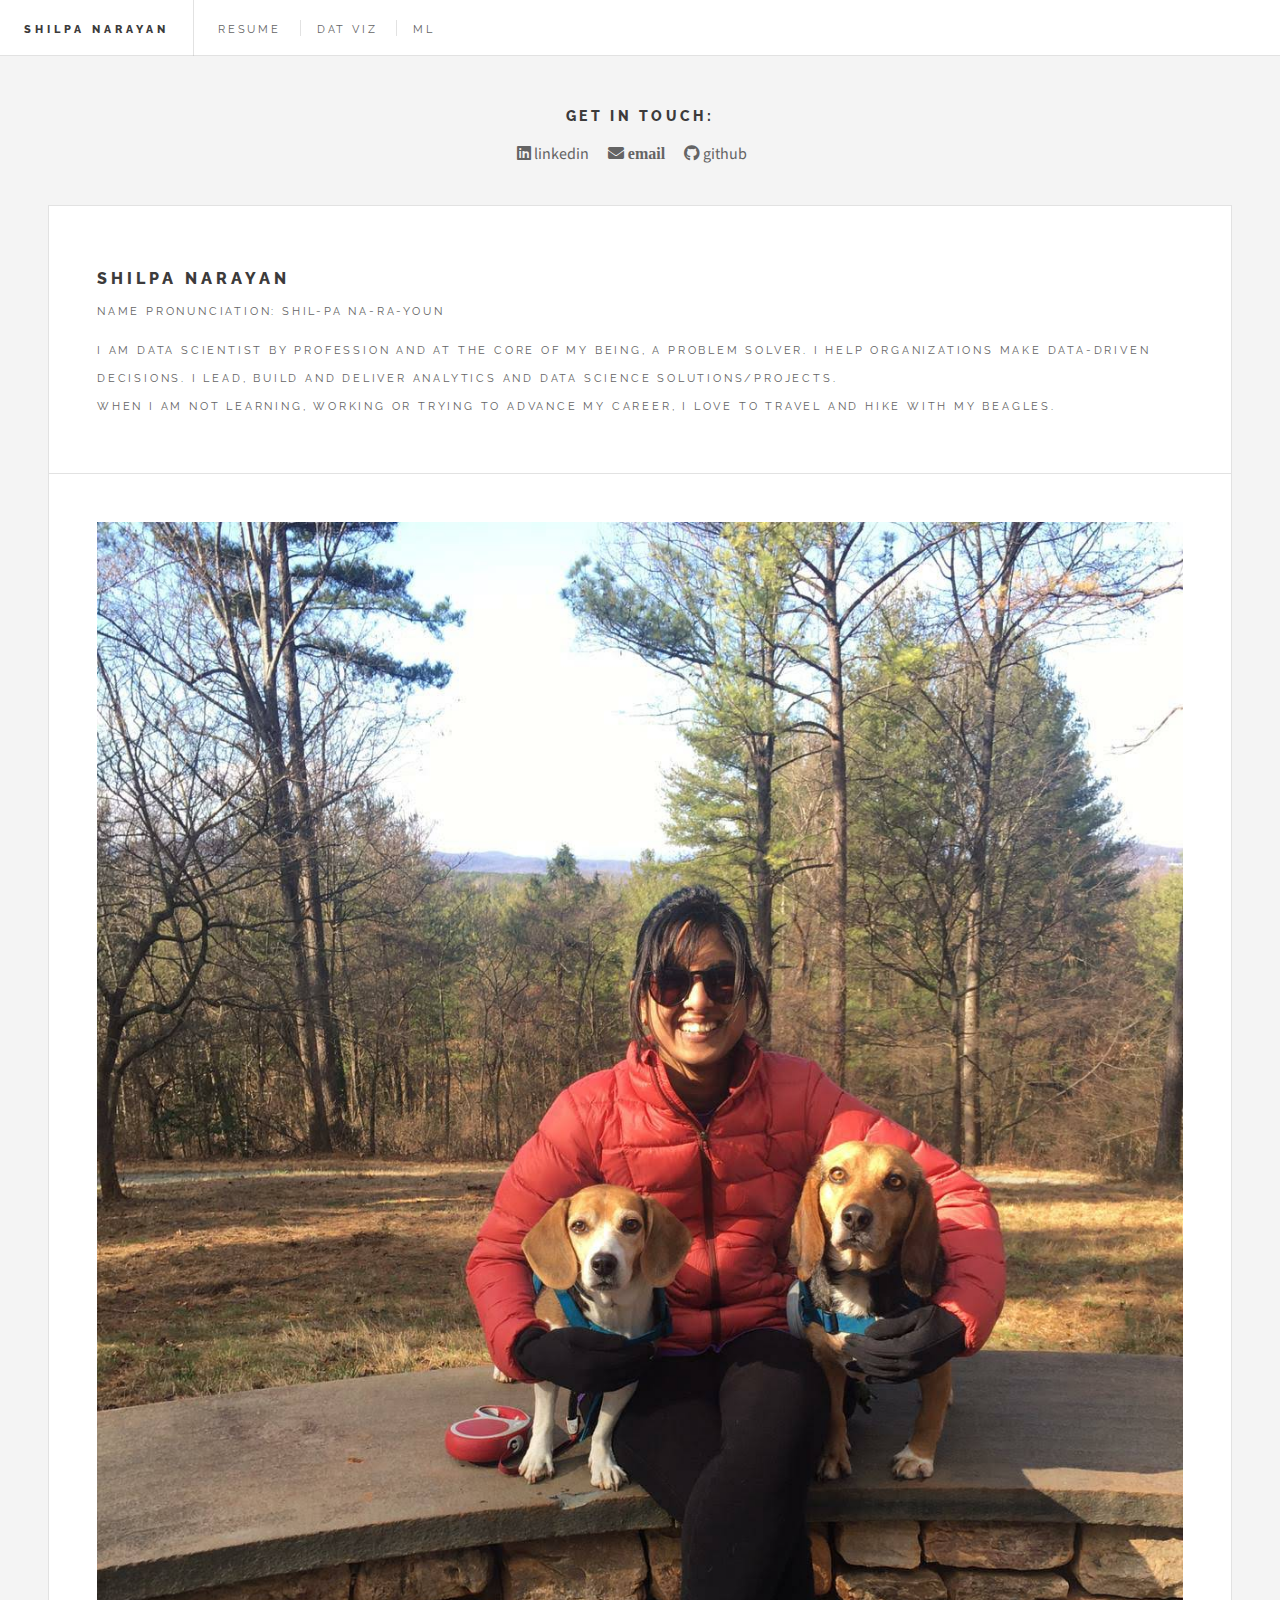
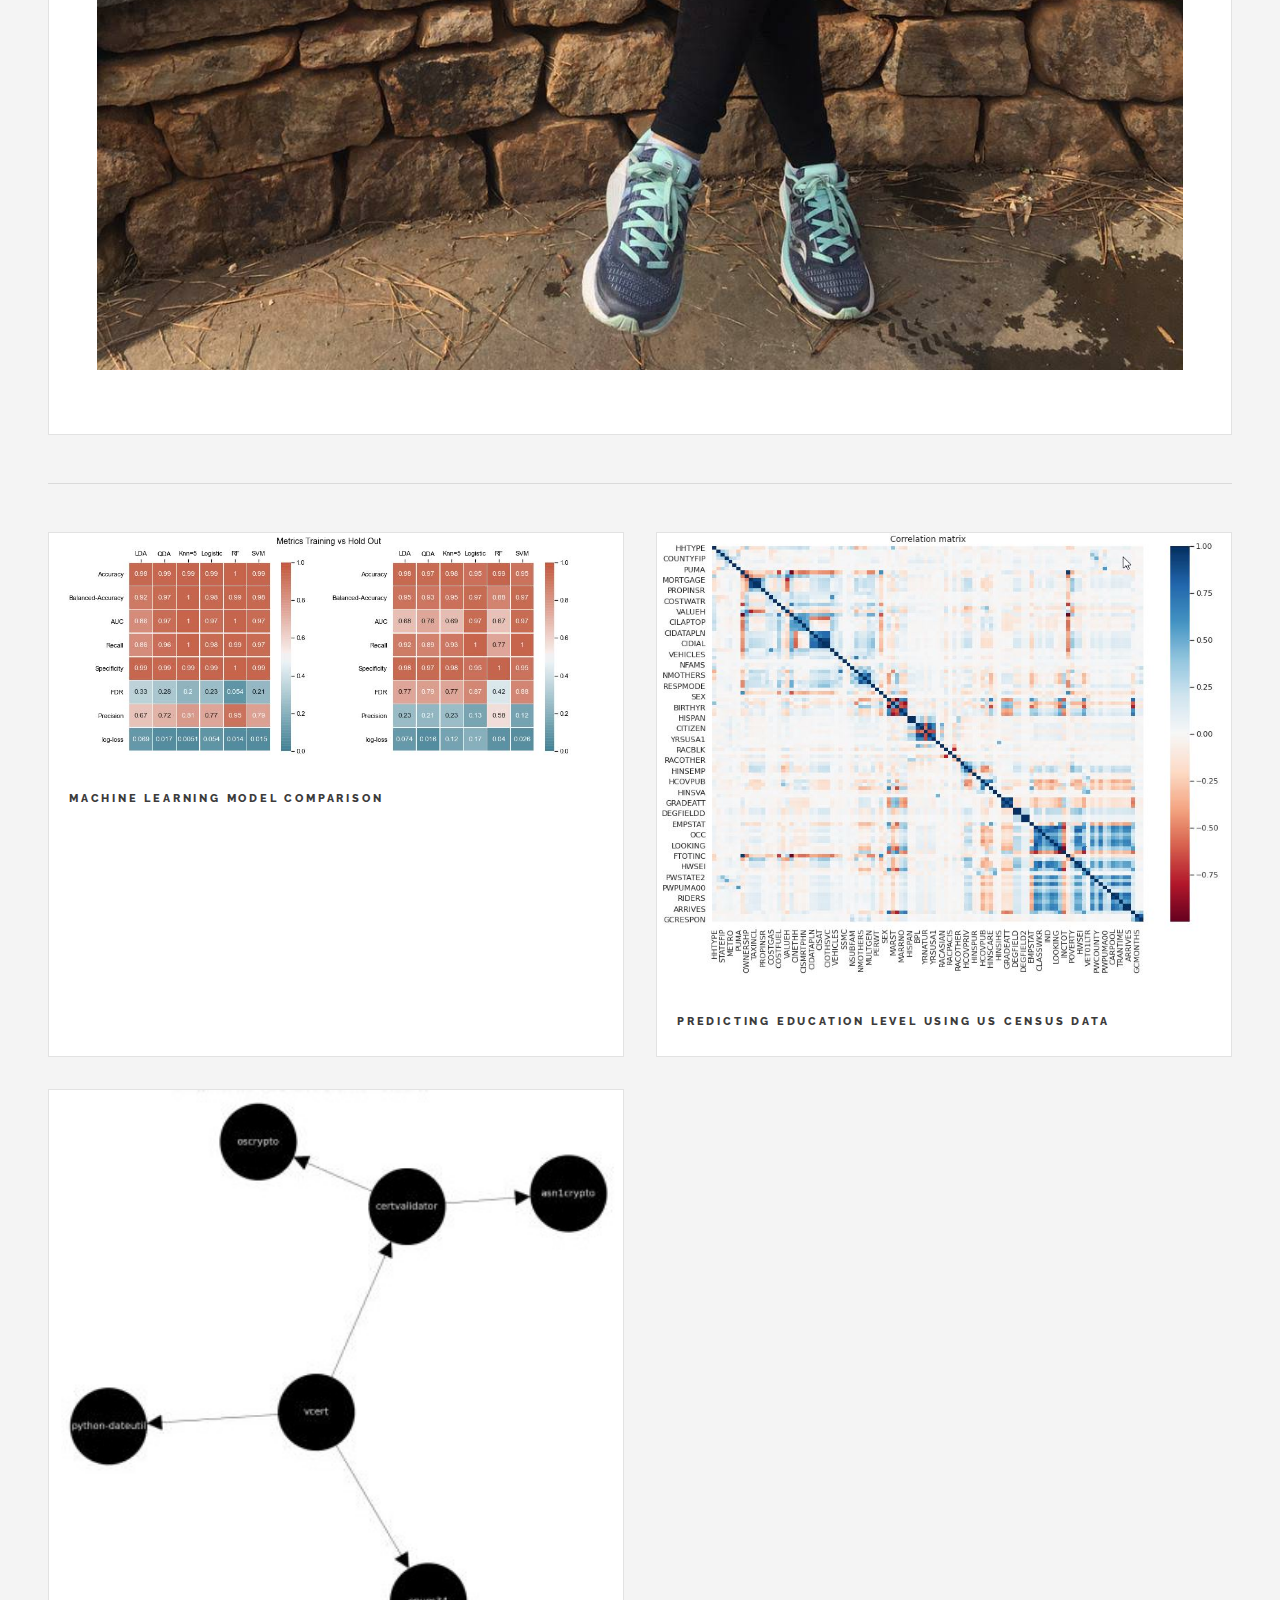
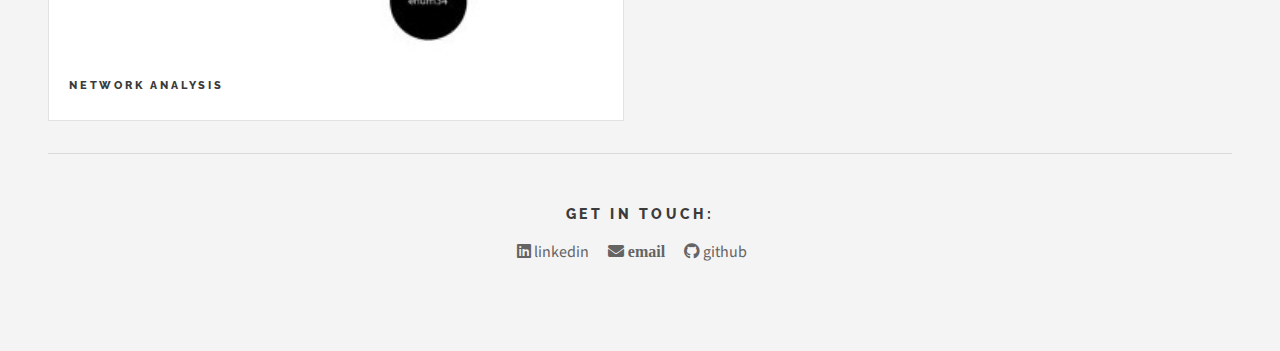
==== commit 5ffa5efb: "format updates" ====
--- a/index.html
+++ b/index.html
@@ -22,9 +22,8 @@
 						<nav class="links">
 							<ul>
 								<li><a href="resume.html">Resume</a></li>
+								<li><a href="data_viz.html">Dat Viz</a></li>
 								<li><a href="ml.html">ML</a></li>
-								<li><a href="data_viz.html">Dat Viz</a></li>
-								
 							</ul>
 						</nav>
 						<!--
@@ -103,9 +102,9 @@
 										<h1>Shilpa Narayan</h1>
 										<p>name pronunciation: shil-pa na-ra-youn</p>
 										<p>I am data scientist by profession and at the core of my being, a problem solver. I help organizations make data-driven decisions.
-											I build AND deliver ANALYTICS AND DATA SCIENCE solutions. 
+											I  lead, build and deliver analytics and data science solutions/projects. 
 											
-											<br><br>WHEN I am not learning, working OR TRYING TO ADVANCE my CAREER, I LOVE TO TRAVEL AND HIKE WITH my BEAGLES.</p>
+											<br>When I am not learning, working or trying to advance my career, I love to travel and hike with my beagles.</p>
 									</div>
 									
 								</header>
@@ -195,13 +194,13 @@
 							<p>
 								<ul class="icons">
 									<li class="icon brands fa-linkedin">
-										<a href="#www.linkedin.com/in/narayanshilpa" alt="" >linkedin</a>
+										<a href="https://linkedin.com/in/narayanshilpa" target="_blank" >linkedin</a>
 									</li>
 									<li class="fa fa-envelope">
-										<a href="#mailto:shilpamn@gmail.com" alt="" >email</a>
+										<a href="mailto:shilpamn@gmail.com" target="_blank" >email</a>
 									</li>
 									<li class="icon brands fa-github">
-										<a href="#https://github.com/narashil/narashil.github.io" alt="" >github</a>
+										<a href="https://github.com/narashil/narashil.github.io" target="_blank" >github</a>
 									</li>
 									
 							</p>
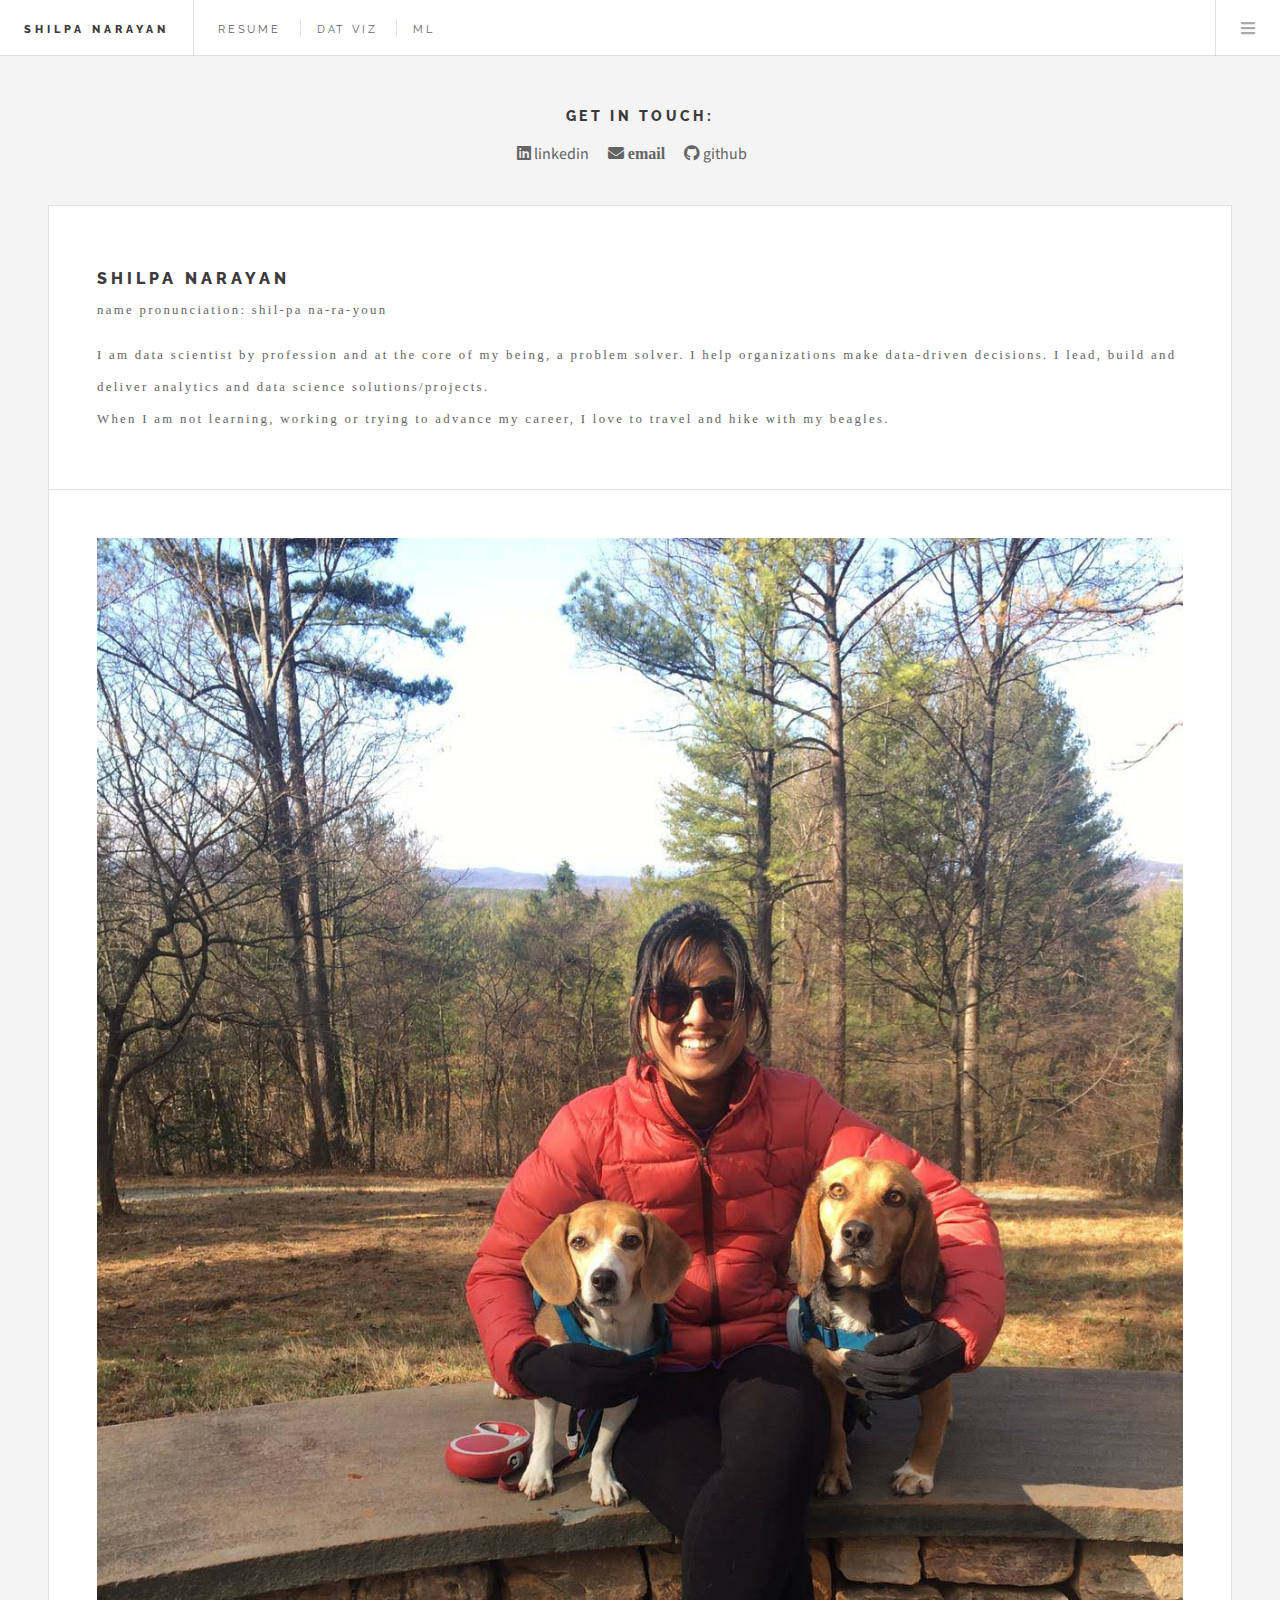
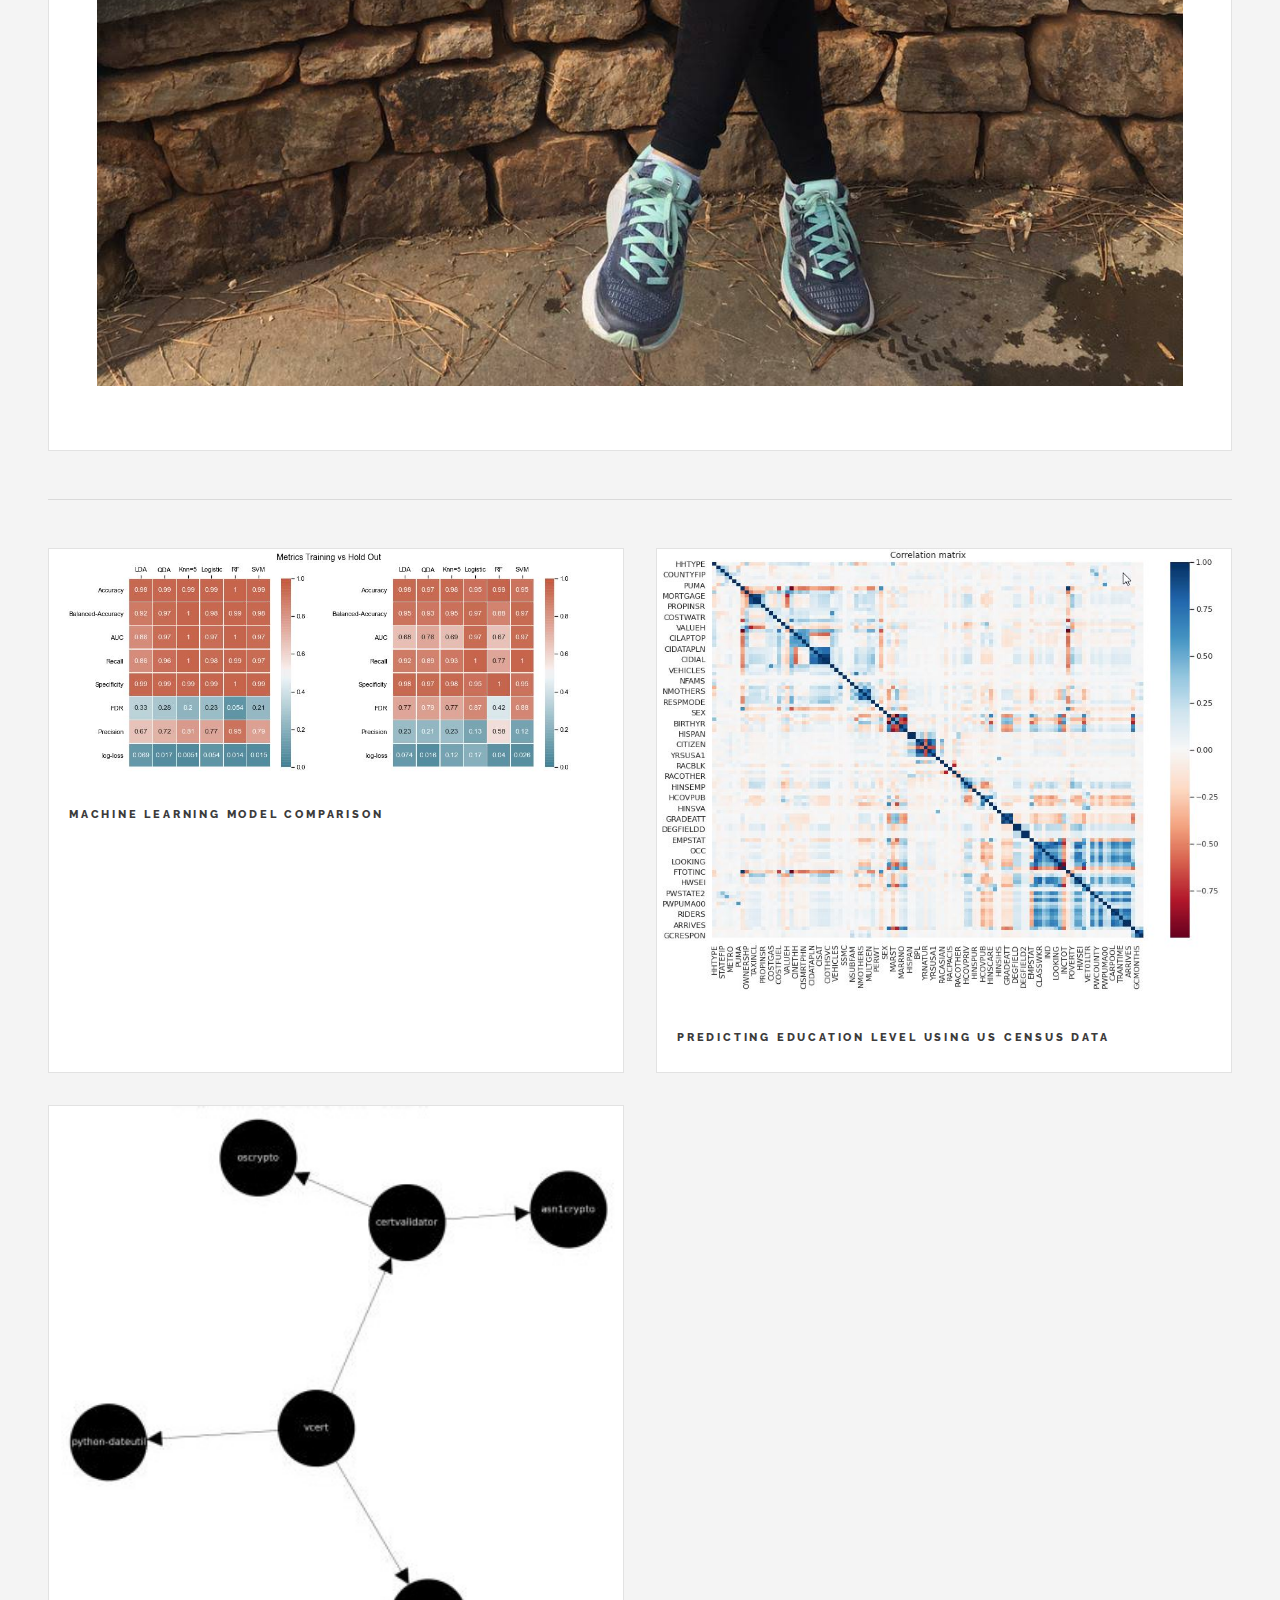
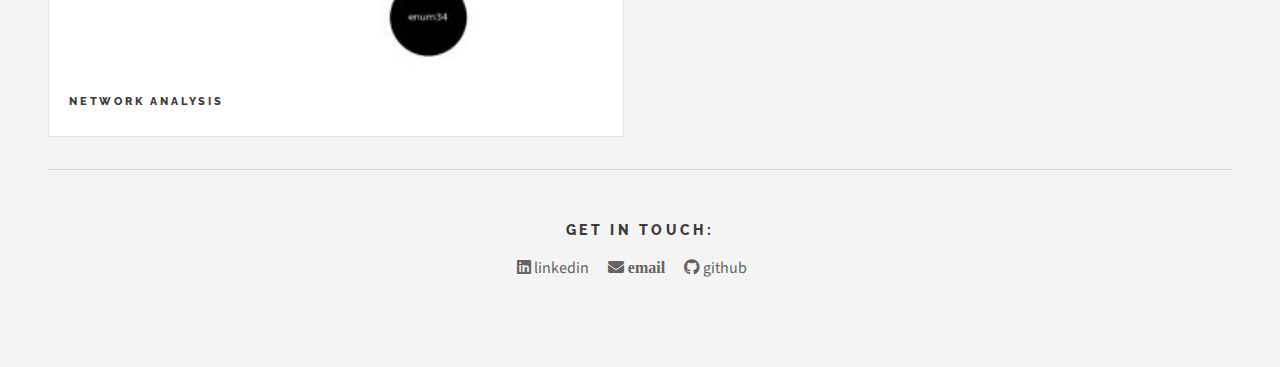
==== commit 02709b2c: "side menu update" ====
--- a/index.html
+++ b/index.html
@@ -26,69 +26,53 @@
 								<li><a href="ml.html">ML</a></li>
 							</ul>
 						</nav>
-						<!--
 						<nav class="main">
 							<ul>
-								<li class="search">
-									<a class="fa-search" href="#search">Search</a>
-									<form id="search" method="get" action="#">
-										<input type="text" name="query" placeholder="Search" />
-									</form>
-								</li>
+								
 								<li class="menu">
 									<a class="fa-bars" href="#menu">Menu</a>
 								</li>
 							</ul>
 						</nav>
-						-->
 					</header>
 
 				<!-- Menu -->
 					<section id="menu">
 
-						<!-- Search -->
-							<section>
-								<form class="search" method="get" action="#">
-									<input type="text" name="query" placeholder="Search" />
-								</form>
-							</section>
+						
 
 						<!-- Links -->
 							<section>
 								<ul class="links">
 									<li>
-										<a href="#">
-											<h3>Lorem ipsum</h3>
-											<p>Feugiat tempus veroeros dolor</p>
-										</a>
-									</li>
-									<li>
-										<a href="#">
-											<h3>Dolor sit amet</h3>
-											<p>Sed vitae justo condimentum</p>
-										</a>
-									</li>
-									<li>
-										<a href="#">
-											<h3>Feugiat veroeros</h3>
-											<p>Phasellus sed ultricies mi congue</p>
-										</a>
-									</li>
-									<li>
-										<a href="#">
-											<h3>Etiam sed consequat</h3>
-											<p>Porta lectus amet ultricies</p>
-										</a>
-									</li>
+										<a href="index.html">
+											<h3>Home</h3>
+										
+										</a>
+									</li>
+									<li>
+										<a href="resume.html">
+											<h3>Resume</h3>
+											
+										</a>
+									</li>
+									<li>
+										<a href="data_viz.html">
+											<h3>Data Viz</h3>
+											
+										</a>
+									</li>
+									<li>
+										<a href="ml.html">
+											<h3>ML</h3>
+										
+										</a>
+									</li>
+									
 								</ul>
 							</section>
 
-						<!-- Actions -->
-							<section>
-								<ul class="actions stacked">
-									<li><a href="#" class="button large fit">Log In</a></li>
-								</ul>
-							</section>
+						
 
 					</section>
 
--- a/assets/css/main.css
+++ b/assets/css/main.css
@@ -1,10 +1,10 @@
 @import url(fontawesome-all.min.css);
 @import url("https://fonts.googleapis.com/css?family=Source+Sans+Pro:400,700|Raleway:400,800,900");
 
-/*
-	Future Imperfect by HTML5 UP
-	html5up.net | @ajlkn
-	Free for personal and commercial use under the CCA 3.0 license (html5up.net/license)
+/*
+	Future Imperfect by HTML5 UP
+	html5up.net | @ajlkn
+	Free for personal and commercial use under the CCA 3.0 license (html5up.net/license)
 */
 
 html, body, div, span, applet, object,
@@ -3029,13 +3029,13 @@
 	}
 
 	header p {
-		font-family: "Raleway", Helvetica, sans-serif;
-		font-size: 0.7em;
+		font-family:  "Times New-Roman";
+		font-size: 0.8em;
 		font-weight: 400;
-		letter-spacing: 0.25em;
+		letter-spacing: 0.18em;
 		line-height: 2.5;
 		margin-top: -1em;
-		text-transform: uppercase;
+		;/*text-transform: uppercase*/
 	}
 
 /* Table */
